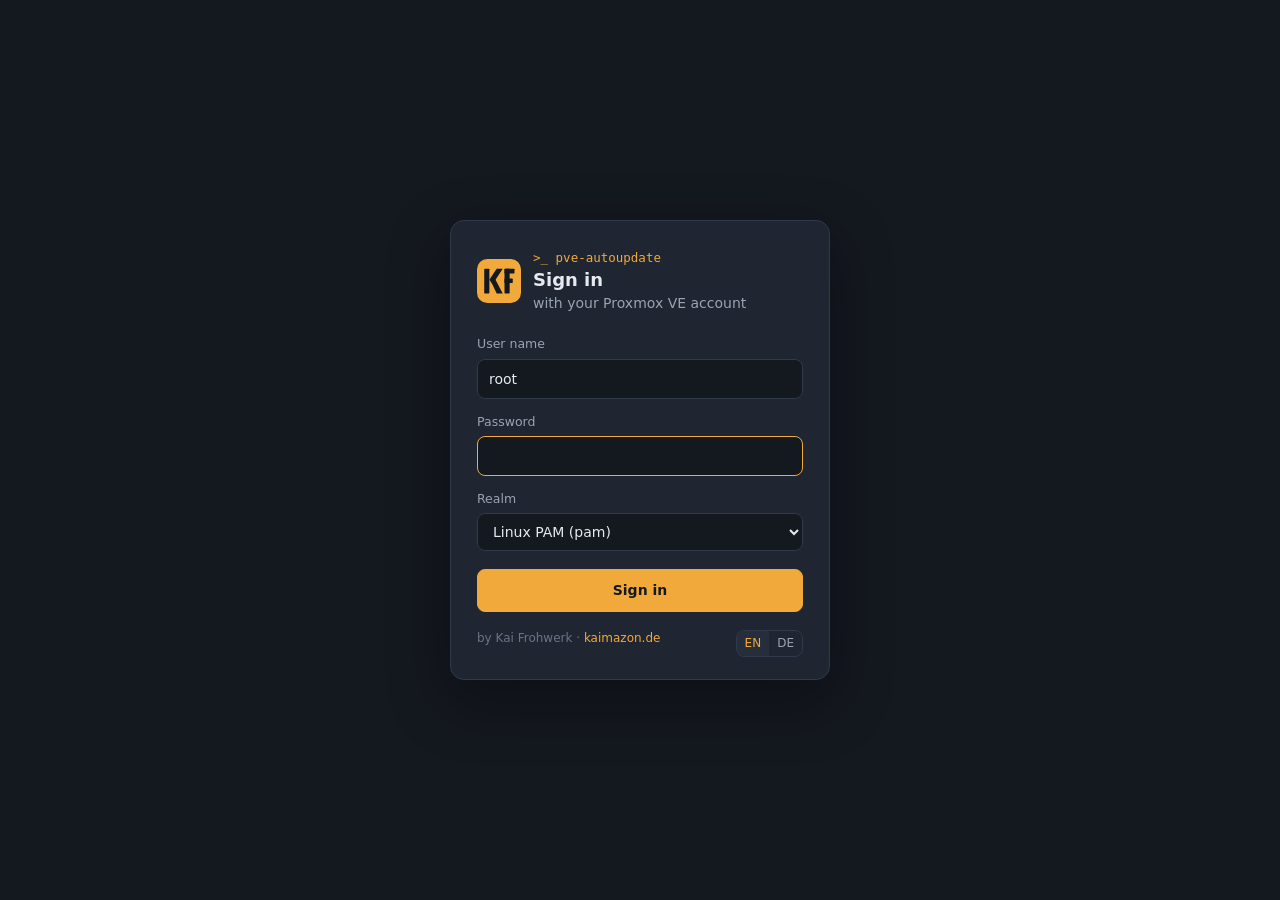
==== ui/static/index.html @ 267a9b35 "Web UI (draft): server and frontend for the control container Python standard library only. Login vi" ====
<!doctype html>
<html lang="en">
<head>
<meta charset="utf-8">
<meta name="viewport" content="width=device-width, initial-scale=1">
<meta name="color-scheme" content="dark">
<title>pve-autoupdate</title>
<link rel="icon" href="logo.svg" type="image/svg+xml">
<link rel="stylesheet" href="app.css">
</head>
<body>
<div id="app"><div class="boot"><span class="spin"></span></div></div>
<div id="modal" class="modal hidden"></div>
<script src="app.js"></script>
</body>
</html>
---- ui/static/app.css ----
/* pve-autoupdate web UI - kaimazon.de look: amber on ink */
:root {
  --ink: #14181F;
  --surface: #1F2531;
  --surface-2: #262D3B;
  --line: #313A4B;
  --text: #E6E9EF;
  --muted: #9AA3B2;
  --faint: #6B7487;
  --amber: #F2A93B;
  --amber-d: #C9861F;
  --ok: #3FB37F;
  --warn: #E0B341;
  --fail: #E5534B;
  --rb: #E8833A;
  --info: #6CA6E0;
  --mono: ui-monospace, "JetBrains Mono", "SFMono-Regular", "DejaVu Sans Mono", Menlo, Consolas, monospace;
  --sans: system-ui, -apple-system, "Segoe UI", Roboto, "Helvetica Neue", Arial, sans-serif;
  --r: 10px;
}
* { box-sizing: border-box; }
html, body { margin: 0; background: var(--ink); color: var(--text); font: 14px/1.45 var(--sans); }
a { color: var(--amber); text-decoration: none; }
a:hover { text-decoration: underline; }
button, input, select { font: inherit; color: inherit; }
.hidden { display: none !important; }
.mono { font-family: var(--mono); }
.muted { color: var(--muted); }
.faint { color: var(--faint); }
.boot { display: grid; place-items: center; height: 100vh; }

/* ---------- buttons */
.btn { display: inline-flex; align-items: center; gap: 6px; border: 1px solid var(--line); background: var(--surface-2);
  padding: 6px 12px; border-radius: 8px; cursor: pointer; white-space: nowrap; transition: border-color .15s, background .15s; }
.btn:hover:not(:disabled) { border-color: var(--amber); }
.btn:disabled { opacity: .45; cursor: not-allowed; }
.btn.primary { background: var(--amber); border-color: var(--amber); color: var(--ink); font-weight: 600; }
.btn.primary:hover:not(:disabled) { background: #f6b955; }
.btn.danger { border-color: #6a2b28; }
.btn.danger:hover:not(:disabled) { border-color: var(--fail); }
.btn.sm { padding: 3px 9px; font-size: 12.5px; border-radius: 7px; }
.btn.ghost { background: transparent; }
.iconbtn { background: none; border: 0; cursor: pointer; color: var(--muted); padding: 4px 6px; }
.iconbtn:hover { color: var(--amber); }

/* ---------- login */
.login { min-height: 100vh; display: grid; place-items: center; padding: 24px 16px; }
.login .card { width: 100%; max-width: 380px; background: var(--surface); border: 1px solid var(--line); border-radius: 14px;
  padding: 28px 26px 22px; box-shadow: 0 20px 60px rgba(0,0,0,.35); }
.login .brand { display: flex; align-items: center; gap: 12px; margin-bottom: 22px; }
.login .brand img { width: 44px; height: 44px; }
.login h1 { font-size: 18px; margin: 0; }
.login .kicker { font-family: var(--mono); color: var(--amber); font-size: 12.5px; }
.field { display: block; margin-bottom: 14px; }
.field span { display: block; font-size: 12.5px; color: var(--muted); margin-bottom: 5px; }
.field input, .field select { width: 100%; background: var(--ink); border: 1px solid var(--line); border-radius: 8px; padding: 9px 11px; }
.field input:focus, .field select:focus { outline: none; border-color: var(--amber); }
.login .btn.primary { width: 100%; justify-content: center; padding: 10px; margin-top: 4px; }
.login .err { background: rgba(229,83,75,.12); border: 1px solid rgba(229,83,75,.4); color: #f3a29c; padding: 8px 11px;
  border-radius: 8px; margin-bottom: 14px; font-size: 13px; }
.login .foot { margin-top: 18px; font-size: 12px; color: var(--faint); display: flex; justify-content: space-between; }

/* ---------- layout */
.top { position: sticky; top: 0; z-index: 5; background: rgba(20,24,31,.92); backdrop-filter: blur(8px);
  border-bottom: 1px solid var(--line); }
.top .in { max-width: 1280px; margin: 0 auto; padding: 10px 20px; display: flex; align-items: center; gap: 18px; }
.logo { display: flex; align-items: center; gap: 10px; }
.logo img { width: 30px; height: 30px; }
.logo b { font-family: var(--mono); font-size: 15px; }
.logo b i { color: var(--amber); font-style: normal; }
.logo small { display: block; color: var(--faint); font-size: 11.5px; line-height: 1.1; }
.tabs { display: flex; gap: 4px; margin-left: 12px; }
.tab { background: none; border: 0; padding: 7px 12px; border-radius: 8px; color: var(--muted); cursor: pointer; }
.tab:hover { color: var(--text); }
.tab.on { color: var(--ink); background: var(--amber); font-weight: 600; }
.top .right { margin-left: auto; display: flex; align-items: center; gap: 10px; }
.chip { font-size: 12.5px; padding: 4px 10px; border-radius: 99px; border: 1px solid var(--line); color: var(--muted); }
.chip b { color: var(--text); font-weight: 600; }
.lang { display: flex; border: 1px solid var(--line); border-radius: 8px; overflow: hidden; }
.lang button { background: none; border: 0; padding: 4px 8px; font-size: 12px; cursor: pointer; color: var(--muted); }
.lang button.on { background: var(--surface-2); color: var(--amber); }
main { max-width: 1280px; margin: 0 auto; padding: 22px 20px 40px; }
h2 { font-size: 15px; margin: 28px 0 12px; display: flex; align-items: center; gap: 10px; }
h2 .count { font-weight: 400; color: var(--faint); font-size: 13px; }
h2 .actions { margin-left: auto; display: flex; gap: 8px; }
.banner { border: 1px solid var(--line); background: var(--surface); border-radius: var(--r); padding: 10px 14px; margin-bottom: 14px; }
.banner.err { border-color: rgba(229,83,75,.5); color: #f3a29c; }
.banner.ro { border-color: rgba(108,166,224,.4); color: #b8d3ee; }

/* ---------- stats */
.stats { display: grid; grid-template-columns: repeat(4, minmax(0, 1fr)); gap: 12px; }
.stat { background: var(--surface); border: 1px solid var(--line); border-radius: var(--r); padding: 13px 15px; min-width: 0; }
.stat .k { font-family: var(--mono); font-size: 11.5px; color: var(--amber); text-transform: uppercase; letter-spacing: .04em; }
.stat .v { font-size: 15px; font-weight: 600; margin-top: 5px; overflow: hidden; text-overflow: ellipsis; white-space: nowrap; }
.stat .s { font-size: 12.5px; color: var(--muted); margin-top: 2px; overflow: hidden; text-overflow: ellipsis; white-space: nowrap; }

/* ---------- badges */
.badge { display: inline-block; font-size: 11.5px; font-weight: 700; letter-spacing: .03em; padding: 2px 8px; border-radius: 6px;
  border: 1px solid transparent; white-space: nowrap; }
.b-OK { color: var(--ok); border-color: rgba(63,179,127,.45); background: rgba(63,179,127,.1); }
.b-WARN { color: var(--warn); border-color: rgba(224,179,65,.45); background: rgba(224,179,65,.1); }
.b-FAIL { color: var(--fail); border-color: rgba(229,83,75,.5); background: rgba(229,83,75,.1); }
.b-ROLLBACK { color: var(--rb); border-color: rgba(232,131,58,.5); background: rgba(232,131,58,.1); }
.b-SKIP { color: var(--muted); border-color: var(--line); }
.b-TEST, .b-RUN { color: var(--info); border-color: rgba(108,166,224,.45); background: rgba(108,166,224,.1); }
.dot { display: inline-block; width: 8px; height: 8px; border-radius: 50%; background: var(--faint); margin-right: 6px; vertical-align: 1px; }
.dot.on { background: var(--ok); box-shadow: 0 0 0 3px rgba(63,179,127,.15); }
.dot.off { background: var(--fail); }
.tag { font-size: 11px; padding: 1px 6px; border-radius: 5px; background: var(--surface-2); color: var(--muted); font-family: var(--mono); }
.tag.win { color: #8cc4ff; }
.auto { color: var(--amber); font-weight: 700; }

/* ---------- nodes */
.nodes { display: grid; grid-template-columns: repeat(auto-fill, minmax(290px, 1fr)); gap: 12px; }
.node { background: var(--surface); border: 1px solid var(--line); border-radius: var(--r); padding: 14px 15px; }
.node .hd { display: flex; align-items: center; gap: 8px; }
.node .hd b { font-size: 15px; }
.node .hd .ip { margin-left: auto; font-family: var(--mono); font-size: 12px; color: var(--faint); }
.node .ln { font-size: 12.5px; color: var(--muted); margin-top: 7px; display: flex; gap: 8px; align-items: baseline; }
.node .ln .badge { flex: none; }
.node .ln span { overflow: hidden; text-overflow: ellipsis; white-space: nowrap; }
.node .bt { display: flex; gap: 6px; margin-top: 12px; flex-wrap: wrap; }

/* ---------- guests table */
.toolbar { display: flex; gap: 8px; align-items: center; flex-wrap: wrap; margin-bottom: 10px; }
.toolbar input[type=search] { background: var(--surface); border: 1px solid var(--line); border-radius: 8px; padding: 6px 10px; width: 220px; }
.toolbar input[type=search]:focus { outline: none; border-color: var(--amber); }
.seg { display: flex; border: 1px solid var(--line); border-radius: 8px; overflow: hidden; }
.seg button { background: none; border: 0; padding: 5px 11px; cursor: pointer; color: var(--muted); font-size: 13px; }
.seg button.on { background: var(--surface-2); color: var(--text); }
.toolbar .sel { margin-left: auto; display: flex; gap: 8px; align-items: center; font-size: 13px; color: var(--muted); }
.tbl { width: 100%; border-collapse: separate; border-spacing: 0; background: var(--surface); border: 1px solid var(--line);
  border-radius: var(--r); overflow: hidden; }
.tbl th { text-align: left; font-weight: 600; font-size: 12px; color: var(--muted); padding: 9px 10px; background: var(--surface-2);
  border-bottom: 1px solid var(--line); white-space: nowrap; }
.tbl td { padding: 9px 10px; border-bottom: 1px solid #283041; vertical-align: middle; }
.tbl tr:last-child td { border-bottom: 0; }
.tbl tbody tr:hover td { background: rgba(255,255,255,.02); }
.tbl tr.picked td { background: rgba(242,169,59,.06); }
.tbl .id { font-family: var(--mono); color: var(--muted); }
.tbl .nm b { font-weight: 600; }
.tbl .res { max-width: 300px; }
.tbl .res div { display: flex; gap: 7px; align-items: baseline; }
.tbl .res span { overflow: hidden; text-overflow: ellipsis; white-space: nowrap; font-size: 12.5px; }
.tbl .res small { color: var(--faint); font-size: 11.5px; white-space: nowrap; }
.tbl .act { text-align: right; white-space: nowrap; }
.tbl .act .btn { margin-left: 4px; }
.tbl.click tbody tr { cursor: pointer; }
input[type=checkbox] { accent-color: var(--amber); width: 15px; height: 15px; cursor: pointer; }
.empty { padding: 26px; text-align: center; color: var(--faint); }

/* ---------- live run */
.run { background: var(--surface); border: 1px solid var(--amber-d); border-radius: var(--r); margin-top: 16px; overflow: hidden; }
.run.done-ok { border-color: rgba(63,179,127,.55); }
.run.done-bad { border-color: rgba(229,83,75,.55); }
.run .hd { display: flex; align-items: center; gap: 10px; padding: 11px 15px; border-bottom: 1px solid var(--line); background: var(--surface-2); }
.run .hd b { font-size: 14px; }
.run .hd .x { margin-left: auto; }
.run .body { display: grid; grid-template-columns: minmax(0, 1fr) minmax(0, 1fr); }
.run .results { padding: 8px 0; border-right: 1px solid var(--line); max-height: 330px; overflow: auto; }
.run .r { display: flex; gap: 9px; align-items: baseline; padding: 5px 15px; font-size: 13px; }
.run .r .who { white-space: nowrap; font-weight: 600; }
.run .r .sum { color: var(--muted); overflow: hidden; text-overflow: ellipsis; white-space: nowrap; }
.run .lines { font-family: var(--mono); font-size: 12px; padding: 10px 15px; max-height: 330px; overflow: auto; color: #c3c9d4; background: #171b23; }
.run .lines div { white-space: pre-wrap; word-break: break-word; }
.run .lines .t { color: var(--faint); }
.spin { display: inline-block; width: 14px; height: 14px; border: 2px solid rgba(242,169,59,.25); border-top-color: var(--amber);
  border-radius: 50%; animation: sp .8s linear infinite; flex: none; }
@keyframes sp { to { transform: rotate(360deg); } }

/* ---------- history / detail */
.detail .back { margin-bottom: 14px; }
.kv { display: flex; gap: 18px; flex-wrap: wrap; color: var(--muted); font-size: 13px; margin: 6px 0 14px; }
.kv b { color: var(--text); font-weight: 600; }
pre.log { background: #171b23; border: 1px solid var(--line); border-radius: var(--r); padding: 12px 14px; font: 12px/1.5 var(--mono);
  color: #c3c9d4; overflow: auto; max-height: 70vh; white-space: pre-wrap; word-break: break-word; margin: 0; }

/* ---------- modal */
.modal { position: fixed; inset: 0; background: rgba(8,10,14,.66); display: grid; place-items: center; z-index: 20; padding: 16px; }
.modal .box { background: var(--surface); border: 1px solid var(--line); border-radius: 14px; width: 100%; max-width: 470px; padding: 20px 22px;
  box-shadow: 0 20px 60px rgba(0,0,0,.5); }
.modal h3 { margin: 0 0 8px; font-size: 16px; }
.modal p { color: var(--muted); margin: 0 0 12px; }
.modal ul { margin: 0 0 12px; padding-left: 18px; color: var(--text); max-height: 160px; overflow: auto; }
.modal label.opt { display: flex; gap: 9px; align-items: flex-start; margin: 8px 0; cursor: pointer; }
.modal .warnbox { border: 1px solid rgba(224,179,65,.45); background: rgba(224,179,65,.08); color: #ecd28f; border-radius: 8px; padding: 8px 11px; margin: 10px 0; font-size: 13px; }
.modal .bt { display: flex; justify-content: flex-end; gap: 8px; margin-top: 16px; }

/* ---------- footer */
footer { max-width: 1280px; margin: 0 auto; padding: 18px 20px 30px; color: var(--faint); font-size: 12.5px; display: flex; gap: 14px; flex-wrap: wrap;
  border-top: 1px solid var(--line); }
footer .heart { color: var(--amber); }

/* ---------- small screens */
@media (max-width: 980px) {
  .stats { grid-template-columns: repeat(2, minmax(0, 1fr)); }
  .run .body { grid-template-columns: 1fr; }
  .run .results { border-right: 0; border-bottom: 1px solid var(--line); }
  .tbl .hide-m { display: none; }
}
@media (max-width: 640px) {
  .top .in { flex-wrap: wrap; padding: 10px 16px; gap: 10px; }
  .tabs { margin-left: 0; order: 3; width: 100%; }
  .chip.user { display: none; }
  main { padding: 16px 16px 30px; }
  .stats { grid-template-columns: 1fr; }
  .toolbar input[type=search] { width: 100%; }
  .toolbar .sel { margin-left: 0; }
  .tbl .hide-s { display: none; }
  footer { padding: 16px; }
}
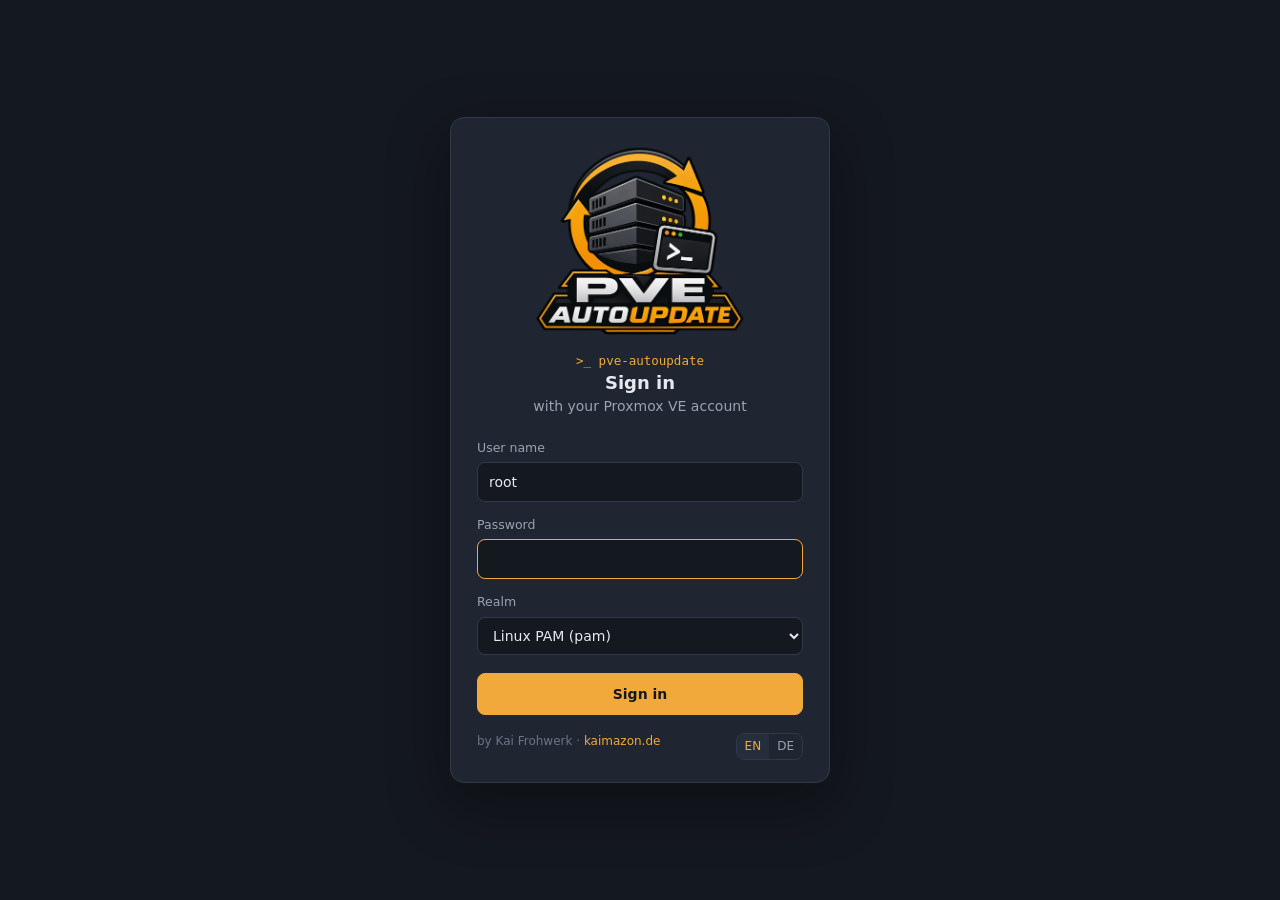
==== commit 963487de: "Web-UI: neues Logo und Programm-Updates (Banner, Einstellungen, Update-Button) - Logo: Kais Logo (PV" ====
--- a/ui/static/index.html
+++ b/ui/static/index.html
@@ -5,7 +5,7 @@
 <meta name="viewport" content="width=device-width, initial-scale=1">
 <meta name="color-scheme" content="dark">
 <title>pve-autoupdate</title>
-<link rel="icon" href="logo.svg" type="image/svg+xml">
+<link rel="icon" href="emblem.svg" type="image/svg+xml">
 <link rel="stylesheet" href="app.css">
 </head>
 <body>
--- a/ui/static/app.css
+++ b/ui/static/app.css
@@ -117,7 +117,7 @@
 .node .hd b { font-size: 15px; }
 .node .hd .ip { margin-left: auto; font-family: var(--mono); font-size: 12px; color: var(--faint); }
 .node .ln { font-size: 12.5px; color: var(--muted); margin-top: 7px; display: flex; gap: 8px; align-items: baseline; }
-.node .ln .badge { flex: none; }
+.node .ln .badge, .node .ln .muted { flex: none; overflow: visible; }
 .node .ln span { overflow: hidden; text-overflow: ellipsis; white-space: nowrap; }
 .node .bt { display: flex; gap: 6px; margin-top: 12px; flex-wrap: wrap; }
 
@@ -142,10 +142,13 @@
 .tbl .res { max-width: 300px; }
 .tbl .res div { display: flex; gap: 7px; align-items: baseline; }
 .tbl .res span { overflow: hidden; text-overflow: ellipsis; white-space: nowrap; font-size: 12.5px; }
+.tbl .res .badge { flex: none; overflow: visible; font-size: 11.5px; }
+.tbl .nm, .tbl .nw { white-space: nowrap; }
 .tbl .res small { color: var(--faint); font-size: 11.5px; white-space: nowrap; }
 .tbl .act { text-align: right; white-space: nowrap; }
 .tbl .act .btn { margin-left: 4px; }
 .tbl.click tbody tr { cursor: pointer; }
+.tblwrap { overflow-x: auto; }
 input[type=checkbox] { accent-color: var(--amber); width: 15px; height: 15px; cursor: pointer; }
 .empty { padding: 26px; text-align: center; color: var(--faint); }
 
@@ -207,5 +210,41 @@
   .toolbar input[type=search] { width: 100%; }
   .toolbar .sel { margin-left: 0; }
   .tbl .hide-s { display: none; }
+  .tbl td, .tbl th { padding: 8px 6px; }
+  .tbl .nm { white-space: normal; }
+  .tbl .res { max-width: 92px; }
+  .tbl .res small { display: none; }
+  .tbl .act .btn { display: block; width: 100%; margin: 0 0 4px; padding: 5px 8px; font-size: 12px; }
   footer { padding: 16px; }
 }
+
+/* settings */
+.banner.info { border-color: rgba(242,169,59,.45); color: #f3d9a4; display: flex; align-items: center; justify-content: space-between; gap: 12px; flex-wrap: wrap; }
+.setcard { background: var(--surface); border: 1px solid var(--line); border-radius: var(--r); padding: 18px 20px; max-width: 680px; }
+.setcard p { margin: 0 0 16px; }
+.setgrid { display: grid; grid-template-columns: 1fr 1fr; gap: 0 14px; }
+@media (max-width: 560px) { .setgrid { grid-template-columns: 1fr; } }
+.setbt { display: flex; gap: 10px; flex-wrap: wrap; margin-top: 6px; }
+.setmsg { border-radius: 8px; padding: 9px 12px; margin: 4px 0 12px; font-size: 13px; }
+.setmsg.ok { background: rgba(63,179,127,.12); border: 1px solid rgba(63,179,127,.4); color: #a8e2c8; }
+.setmsg.bad { background: rgba(229,83,75,.12); border: 1px solid rgba(229,83,75,.4); color: #f3a29c; }
+.setmsg pre.log { margin: 8px 0 0; max-height: 160px; overflow: auto; }
+.field input:disabled, .field select:disabled { opacity: .55; cursor: not-allowed; }
+/* logo */
+.logo img { width: auto; height: 34px; }
+.login .biglogo { display: block; width: 210px; max-width: 72%; margin: 0 auto 16px; }
+.login .brand { justify-content: center; text-align: center; }
+
+/* program updates */
+.banner.upd { border-color: rgba(242,169,59,.6); background: rgba(242,169,59,.08); display: flex; align-items: flex-start; justify-content: space-between; gap: 12px; flex-wrap: wrap; }
+.banner.upd .txt { min-width: 0; }
+.banner.upd details { margin-top: 6px; color: var(--muted); }
+.banner.upd summary { cursor: pointer; color: var(--amber); }
+.banner.upd ul { margin: 6px 0 0; padding-left: 18px; }
+.kvs { display: grid; grid-template-columns: repeat(3, 1fr); gap: 10px; margin-bottom: 10px; }
+.kvs span { display: block; font-size: 12px; color: var(--muted); }
+@media (max-width: 560px) { .kvs { grid-template-columns: 1fr; } }
+.setcard .updstate { margin: 6px 0 12px; }
+.updstate .warn { color: #ecd28f; }
+.amber { color: var(--amber); }
+.setcard .small { font-size: 12px; margin: 12px 0 0; }
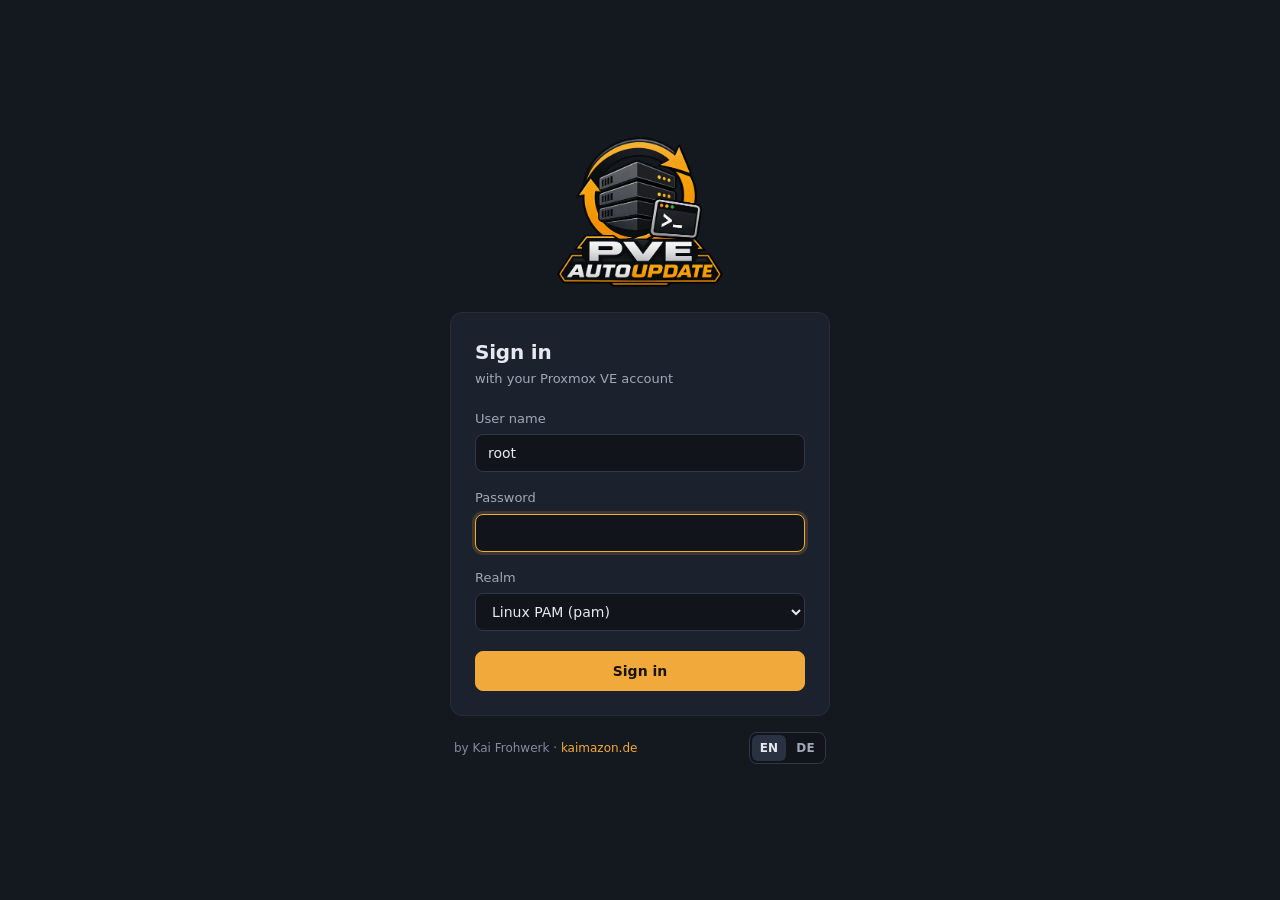
==== commit 669b5ba5: "Web-UI überarbeitet: sauberes Stylesheet, Icons, Toasts, Mobil-Layout - app.css neu aufgebaut mit To" ====
--- a/ui/static/index.html
+++ b/ui/static/index.html
@@ -4,13 +4,16 @@
 <meta charset="utf-8">
 <meta name="viewport" content="width=device-width, initial-scale=1">
 <meta name="color-scheme" content="dark">
+<meta name="theme-color" content="#14181F">
+<meta name="description" content="Automatic updates for Proxmox VE containers, VMs and nodes">
 <title>pve-autoupdate</title>
 <link rel="icon" href="emblem.svg" type="image/svg+xml">
 <link rel="stylesheet" href="app.css">
 </head>
 <body>
-<div id="app"><div class="boot"><span class="spin"></span></div></div>
+<div id="app"><div class="boot"><span class="spin" role="status" aria-label="Loading"></span></div></div>
 <div id="modal" class="modal hidden"></div>
+<div id="toasts" class="toasts" aria-live="polite"></div>
 <script src="app.js"></script>
 </body>
 </html>
--- a/ui/static/app.css
+++ b/ui/static/app.css
@@ -1,250 +1,449 @@
 /* pve-autoupdate web UI - kaimazon.de look: amber on ink */
+
+/* ================================================================ tokens */
 :root {
+  color-scheme: dark;
+
   --ink: #14181F;
-  --surface: #1F2531;
-  --surface-2: #262D3B;
-  --line: #313A4B;
+  --surface: #1C222D;
+  --surface-2: #232A37;
+  --surface-3: #2A3242;
+  --well: #11151B;
+  --line: #2F3848;
+  --line-soft: #262E3C;
+
   --text: #E6E9EF;
-  --muted: #9AA3B2;
-  --faint: #6B7487;
+  --muted: #A0A8B7;
+  --faint: #838CA0;
+
   --amber: #F2A93B;
-  --amber-d: #C9861F;
-  --ok: #3FB37F;
-  --warn: #E0B341;
-  --fail: #E5534B;
-  --rb: #E8833A;
-  --info: #6CA6E0;
+  --amber-hi: #F7BA5A;
+  --amber-ink: #1A1408;
+  --amber-tint: rgba(242, 169, 59, .1);
+
+  --ok: #4CBB8A;
+  --warn: #E2B84B;
+  --fail: #EE6A62;
+  --rb: #EC8F4A;
+  --info: #7DB2E6;
+
+  --sans: system-ui, -apple-system, "Segoe UI", Roboto, "Helvetica Neue", Arial, sans-serif;
   --mono: ui-monospace, "JetBrains Mono", "SFMono-Regular", "DejaVu Sans Mono", Menlo, Consolas, monospace;
-  --sans: system-ui, -apple-system, "Segoe UI", Roboto, "Helvetica Neue", Arial, sans-serif;
-  --r: 10px;
-}
-* { box-sizing: border-box; }
-html, body { margin: 0; background: var(--ink); color: var(--text); font: 14px/1.45 var(--sans); }
-a { color: var(--amber); text-decoration: none; }
+
+  --fs-xs: 12px;
+  --fs-sm: 13px;
+  --fs-md: 14px;
+  --fs-lg: 16px;
+  --fs-xl: 20px;
+
+  --s1: 4px;
+  --s2: 8px;
+  --s3: 12px;
+  --s4: 16px;
+  --s5: 20px;
+  --s6: 24px;
+  --s8: 32px;
+  --s10: 40px;
+
+  --r-sm: 6px;
+  --r: 8px;
+  --r-lg: 12px;
+
+  --z-header: 10;
+  --z-modal: 30;
+  --z-toast: 40;
+
+  --ease-out: cubic-bezier(0.23, 1, 0.32, 1);
+  --ease-in-out: cubic-bezier(0.77, 0, 0.175, 1);
+
+  --shadow-pop: 0 1px 2px rgba(5, 7, 10, .4), 0 16px 40px -8px rgba(5, 7, 10, .55);
+  --focus: 0 0 0 2px var(--ink), 0 0 0 4px rgba(242, 169, 59, .75);
+
+  --page: 1240px;
+}
+
+/* ================================================================ base */
+*, *::before, *::after { box-sizing: border-box; }
+html { -webkit-text-size-adjust: 100%; scrollbar-color: var(--surface-3) var(--ink); }
+body {
+  margin: 0; min-height: 100dvh; background: var(--ink); color: var(--text);
+  font: var(--fs-md)/1.5 var(--sans); font-variant-numeric: tabular-nums;
+  -webkit-font-smoothing: antialiased; caret-color: var(--amber);
+}
+::selection { background: rgba(242, 169, 59, .32); color: #fff; }
+::-webkit-scrollbar { width: 10px; height: 10px; }
+::-webkit-scrollbar-track { background: transparent; }
+::-webkit-scrollbar-thumb { background: var(--surface-3); border-radius: 10px; border: 2px solid var(--ink); }
+a { color: var(--amber); text-decoration: none; text-underline-offset: 3px; }
 a:hover { text-decoration: underline; }
 button, input, select { font: inherit; color: inherit; }
+h1, h2, h3 { text-wrap: balance; }
+:focus-visible { outline: none; box-shadow: var(--focus); border-radius: var(--r-sm); }
 .hidden { display: none !important; }
-.mono { font-family: var(--mono); }
+.mono { font-family: var(--mono); font-size: .93em; }
 .muted { color: var(--muted); }
 .faint { color: var(--faint); }
-.boot { display: grid; place-items: center; height: 100vh; }
-
-/* ---------- buttons */
-.btn { display: inline-flex; align-items: center; gap: 6px; border: 1px solid var(--line); background: var(--surface-2);
-  padding: 6px 12px; border-radius: 8px; cursor: pointer; white-space: nowrap; transition: border-color .15s, background .15s; }
-.btn:hover:not(:disabled) { border-color: var(--amber); }
+.sr { position: absolute; width: 1px; height: 1px; overflow: hidden; clip-path: inset(50%); white-space: nowrap; }
+.boot { display: grid; place-items: center; min-height: 100dvh; }
+.ic { width: 16px; height: 16px; flex: none; fill: none; stroke: currentColor; stroke-width: 1.75;
+  stroke-linecap: round; stroke-linejoin: round; }
+
+/* ================================================================ buttons */
+.btn {
+  display: inline-flex; align-items: center; justify-content: center; gap: var(--s2);
+  height: 34px; padding: 0 var(--s3); border: 1px solid var(--line); border-radius: var(--r);
+  background: var(--surface-2); color: var(--text); font-weight: 500; white-space: nowrap; cursor: pointer;
+  transition: background-color 150ms ease, border-color 150ms ease, color 150ms ease, transform 160ms var(--ease-out);
+}
+.btn:active:not(:disabled) { transform: scale(0.97); }
 .btn:disabled { opacity: .45; cursor: not-allowed; }
-.btn.primary { background: var(--amber); border-color: var(--amber); color: var(--ink); font-weight: 600; }
-.btn.primary:hover:not(:disabled) { background: #f6b955; }
-.btn.danger { border-color: #6a2b28; }
-.btn.danger:hover:not(:disabled) { border-color: var(--fail); }
-.btn.sm { padding: 3px 9px; font-size: 12.5px; border-radius: 7px; }
-.btn.ghost { background: transparent; }
-.iconbtn { background: none; border: 0; cursor: pointer; color: var(--muted); padding: 4px 6px; }
-.iconbtn:hover { color: var(--amber); }
-
-/* ---------- login */
-.login { min-height: 100vh; display: grid; place-items: center; padding: 24px 16px; }
-.login .card { width: 100%; max-width: 380px; background: var(--surface); border: 1px solid var(--line); border-radius: 14px;
-  padding: 28px 26px 22px; box-shadow: 0 20px 60px rgba(0,0,0,.35); }
-.login .brand { display: flex; align-items: center; gap: 12px; margin-bottom: 22px; }
-.login .brand img { width: 44px; height: 44px; }
-.login h1 { font-size: 18px; margin: 0; }
-.login .kicker { font-family: var(--mono); color: var(--amber); font-size: 12.5px; }
-.field { display: block; margin-bottom: 14px; }
-.field span { display: block; font-size: 12.5px; color: var(--muted); margin-bottom: 5px; }
-.field input, .field select { width: 100%; background: var(--ink); border: 1px solid var(--line); border-radius: 8px; padding: 9px 11px; }
-.field input:focus, .field select:focus { outline: none; border-color: var(--amber); }
-.login .btn.primary { width: 100%; justify-content: center; padding: 10px; margin-top: 4px; }
-.login .err { background: rgba(229,83,75,.12); border: 1px solid rgba(229,83,75,.4); color: #f3a29c; padding: 8px 11px;
-  border-radius: 8px; margin-bottom: 14px; font-size: 13px; }
-.login .foot { margin-top: 18px; font-size: 12px; color: var(--faint); display: flex; justify-content: space-between; }
-
-/* ---------- layout */
-.top { position: sticky; top: 0; z-index: 5; background: rgba(20,24,31,.92); backdrop-filter: blur(8px);
-  border-bottom: 1px solid var(--line); }
-.top .in { max-width: 1280px; margin: 0 auto; padding: 10px 20px; display: flex; align-items: center; gap: 18px; }
-.logo { display: flex; align-items: center; gap: 10px; }
-.logo img { width: 30px; height: 30px; }
-.logo b { font-family: var(--mono); font-size: 15px; }
-.logo b i { color: var(--amber); font-style: normal; }
-.logo small { display: block; color: var(--faint); font-size: 11.5px; line-height: 1.1; }
-.tabs { display: flex; gap: 4px; margin-left: 12px; }
-.tab { background: none; border: 0; padding: 7px 12px; border-radius: 8px; color: var(--muted); cursor: pointer; }
-.tab:hover { color: var(--text); }
-.tab.on { color: var(--ink); background: var(--amber); font-weight: 600; }
-.top .right { margin-left: auto; display: flex; align-items: center; gap: 10px; }
-.chip { font-size: 12.5px; padding: 4px 10px; border-radius: 99px; border: 1px solid var(--line); color: var(--muted); }
-.chip b { color: var(--text); font-weight: 600; }
-.lang { display: flex; border: 1px solid var(--line); border-radius: 8px; overflow: hidden; }
-.lang button { background: none; border: 0; padding: 4px 8px; font-size: 12px; cursor: pointer; color: var(--muted); }
-.lang button.on { background: var(--surface-2); color: var(--amber); }
-main { max-width: 1280px; margin: 0 auto; padding: 22px 20px 40px; }
-h2 { font-size: 15px; margin: 28px 0 12px; display: flex; align-items: center; gap: 10px; }
-h2 .count { font-weight: 400; color: var(--faint); font-size: 13px; }
-h2 .actions { margin-left: auto; display: flex; gap: 8px; }
-.banner { border: 1px solid var(--line); background: var(--surface); border-radius: var(--r); padding: 10px 14px; margin-bottom: 14px; }
-.banner.err { border-color: rgba(229,83,75,.5); color: #f3a29c; }
-.banner.ro { border-color: rgba(108,166,224,.4); color: #b8d3ee; }
-
-/* ---------- stats */
-.stats { display: grid; grid-template-columns: repeat(4, minmax(0, 1fr)); gap: 12px; }
-.stat { background: var(--surface); border: 1px solid var(--line); border-radius: var(--r); padding: 13px 15px; min-width: 0; }
-.stat .k { font-family: var(--mono); font-size: 11.5px; color: var(--amber); text-transform: uppercase; letter-spacing: .04em; }
-.stat .v { font-size: 15px; font-weight: 600; margin-top: 5px; overflow: hidden; text-overflow: ellipsis; white-space: nowrap; }
-.stat .s { font-size: 12.5px; color: var(--muted); margin-top: 2px; overflow: hidden; text-overflow: ellipsis; white-space: nowrap; }
-
-/* ---------- badges */
-.badge { display: inline-block; font-size: 11.5px; font-weight: 700; letter-spacing: .03em; padding: 2px 8px; border-radius: 6px;
-  border: 1px solid transparent; white-space: nowrap; }
-.b-OK { color: var(--ok); border-color: rgba(63,179,127,.45); background: rgba(63,179,127,.1); }
-.b-WARN { color: var(--warn); border-color: rgba(224,179,65,.45); background: rgba(224,179,65,.1); }
-.b-FAIL { color: var(--fail); border-color: rgba(229,83,75,.5); background: rgba(229,83,75,.1); }
-.b-ROLLBACK { color: var(--rb); border-color: rgba(232,131,58,.5); background: rgba(232,131,58,.1); }
-.b-SKIP { color: var(--muted); border-color: var(--line); }
-.b-TEST, .b-RUN { color: var(--info); border-color: rgba(108,166,224,.45); background: rgba(108,166,224,.1); }
-.dot { display: inline-block; width: 8px; height: 8px; border-radius: 50%; background: var(--faint); margin-right: 6px; vertical-align: 1px; }
-.dot.on { background: var(--ok); box-shadow: 0 0 0 3px rgba(63,179,127,.15); }
-.dot.off { background: var(--fail); }
-.tag { font-size: 11px; padding: 1px 6px; border-radius: 5px; background: var(--surface-2); color: var(--muted); font-family: var(--mono); }
-.tag.win { color: #8cc4ff; }
-.auto { color: var(--amber); font-weight: 700; }
+.btn.primary { background: var(--amber); border-color: var(--amber); color: var(--amber-ink); font-weight: 600; }
+.btn.ghost { background: transparent; border-color: transparent; color: var(--muted); }
+.btn.danger { color: #F5A39D; }
+.btn.sm { height: 28px; padding: 0 10px; font-size: var(--fs-sm); border-radius: var(--r-sm); }
+.btn.icon { width: 34px; padding: 0; }
+.btn.sm.icon { width: 28px; }
+@media (hover: hover) and (pointer: fine) {
+  .btn:hover:not(:disabled) { background: var(--surface-3); border-color: #3B4558; }
+  .btn.primary:hover:not(:disabled) { background: var(--amber-hi); border-color: var(--amber-hi); }
+  .btn.ghost:hover:not(:disabled) { background: var(--surface-2); border-color: transparent; color: var(--text); }
+  .btn.danger:hover:not(:disabled) { border-color: rgba(238, 106, 98, .55); }
+}
+
+/* segmented control (filters, language) */
+.seg { display: inline-flex; padding: 2px; gap: 2px; background: var(--well); border: 1px solid var(--line); border-radius: var(--r); }
+.seg button {
+  height: 26px; padding: 0 10px; border: 0; border-radius: var(--r-sm); background: none; color: var(--muted);
+  font-size: var(--fs-sm); cursor: pointer; transition: background-color 150ms ease, color 150ms ease;
+}
+.seg button.on { background: var(--surface-3); color: var(--text); }
+.seg.lang button { padding: 0 8px; font-size: var(--fs-xs); font-weight: 600; letter-spacing: .02em; }
+@media (hover: hover) and (pointer: fine) { .seg button:not(.on):hover { color: var(--text); } }
+
+/* ================================================================ forms */
+.field { display: block; margin-bottom: var(--s4); }
+.field > span { display: block; font-size: var(--fs-sm); color: var(--muted); margin-bottom: 6px; }
+.field input, .field select, .search input {
+  width: 100%; height: 38px; padding: 0 var(--s3); background: var(--well); border: 1px solid var(--line);
+  border-radius: var(--r); transition: border-color 150ms ease, box-shadow 150ms ease;
+}
+.field select { padding-right: var(--s8); }
+.field input::placeholder, .search input::placeholder { color: var(--faint); }
+.field input:focus, .field select:focus, .search input:focus { outline: none; border-color: var(--amber); box-shadow: 0 0 0 3px rgba(242, 169, 59, .16); }
+.field input:disabled, .field select:disabled { opacity: .55; cursor: not-allowed; }
+.field .hint { display: block; margin-top: 6px; font-size: var(--fs-xs); color: var(--faint); }
+input[type=checkbox] { accent-color: var(--amber); width: 16px; height: 16px; margin: 0; cursor: pointer; }
+.grid2 { display: grid; grid-template-columns: 1fr 1fr; gap: 0 var(--s4); }
+
+/* ================================================================ notices */
+.note {
+  display: flex; align-items: center; gap: var(--s3); padding: var(--s3) var(--s4); margin-bottom: var(--s4);
+  border: 1px solid var(--line); border-radius: var(--r); background: var(--surface); font-size: var(--fs-sm);
+}
+.note > .ic { color: var(--muted); }
+.note .txt { flex: 1; min-width: 0; }
+.note .txt b { font-weight: 600; }
+.note .act { display: flex; gap: var(--s2); flex: none; }
+.note.err { border-color: rgba(238, 106, 98, .4); background: rgba(238, 106, 98, .07); color: #F6B7B2; }
+.note.err > .ic { color: var(--fail); }
+.note.ok { border-color: rgba(76, 187, 138, .4); background: rgba(76, 187, 138, .07); color: #B5E4CE; }
+.note.ok > .ic { color: var(--ok); }
+.note.warn { border-color: rgba(226, 184, 75, .4); background: rgba(226, 184, 75, .07); color: #EED596; }
+.note.warn > .ic { color: var(--warn); }
+.note.accent { border-color: rgba(242, 169, 59, .45); background: var(--amber-tint); }
+.note.accent > .ic { color: var(--amber); }
+.note details { margin-top: 6px; color: var(--muted); }
+.note summary { cursor: pointer; color: var(--amber); width: fit-content; }
+.note ul { margin: 6px 0 0; padding-left: 18px; }
+.note pre.log { margin-top: var(--s2); max-height: 160px; }
+
+/* ================================================================ badges, tags, dots */
+.badge {
+  display: inline-flex; align-items: center; height: 20px; padding: 0 7px; border-radius: 5px;
+  font-size: var(--fs-xs); font-weight: 600; white-space: nowrap; background: var(--surface-3); color: var(--muted);
+}
+.b-OK { color: var(--ok); background: rgba(76, 187, 138, .13); }
+.b-WARN { color: var(--warn); background: rgba(226, 184, 75, .13); }
+.b-FAIL { color: var(--fail); background: rgba(238, 106, 98, .14); }
+.b-ROLLBACK { color: var(--rb); background: rgba(236, 143, 74, .14); }
+.b-TEST, .b-RUN { color: var(--info); background: rgba(125, 178, 230, .13); }
+.dot { display: inline-block; width: 7px; height: 7px; border-radius: 50%; background: var(--faint); flex: none; }
+.dot.on { background: var(--ok); box-shadow: 0 0 0 3px rgba(76, 187, 138, .16); }
+.dot.off { background: var(--fail); box-shadow: 0 0 0 3px rgba(238, 106, 98, .16); }
+.dot.wait { background: var(--warn); box-shadow: 0 0 0 3px rgba(226, 184, 75, .16); }
+.tag { display: inline-flex; align-items: center; height: 18px; padding: 0 6px; border-radius: 4px; font-size: 11px;
+  background: var(--surface-3); color: var(--muted); white-space: nowrap; }
+.tag.win { color: #9CC8F5; }
+.yes { color: var(--amber); display: inline-flex; }
+.no { color: var(--faint); }
+
+/* ================================================================ loading */
+.spin { display: inline-block; width: 14px; height: 14px; border: 2px solid rgba(242, 169, 59, .22);
+  border-top-color: var(--amber); border-radius: 50%; animation: spin .7s linear infinite; flex: none; }
+@keyframes spin { to { transform: rotate(360deg); } }
+.sk { display: block; height: 12px; border-radius: 4px; background: linear-gradient(90deg, var(--surface-2) 0, var(--surface-3) 40%, var(--surface-2) 80%);
+  background-size: 300% 100%; animation: shimmer 1.4s ease-in-out infinite; }
+@keyframes shimmer { from { background-position: 100% 0; } to { background-position: 0 0; } }
+.sk-block { display: grid; gap: var(--s3); padding: var(--s5); }
+.sk-block .sk:nth-child(3n+2) { width: 72%; }
+.sk-block .sk:nth-child(3n) { width: 46%; }
+
+/* ================================================================ login */
+.login { min-height: 100dvh; display: grid; place-items: center; padding: var(--s6) var(--s4); }
+.login .card { width: 100%; max-width: 380px; }
+.login .biglogo { display: block; width: 168px; height: auto; margin: 0 auto var(--s6); }
+.login .panel { padding: var(--s6); }
+.login h1 { font-size: var(--fs-xl); font-weight: 600; letter-spacing: -.01em; margin: 0 0 2px; }
+.login .sub { color: var(--muted); margin: 0 0 var(--s5); font-size: var(--fs-sm); }
+.login .btn.primary { width: 100%; height: 40px; margin-top: var(--s1); }
+.login .note { margin-bottom: var(--s4); }
+.login .foot { display: flex; align-items: center; justify-content: space-between; gap: var(--s3);
+  margin-top: var(--s4); padding: 0 var(--s1); font-size: var(--fs-xs); color: var(--faint); }
+
+/* ================================================================ header */
+.top { position: sticky; top: 0; z-index: var(--z-header); background: rgba(20, 24, 31, .88);
+  backdrop-filter: saturate(1.4) blur(10px); border-bottom: 1px solid var(--line-soft); }
+.top .in { max-width: var(--page); margin: 0 auto; padding: 0 var(--s5); height: 56px; display: flex; align-items: center; gap: var(--s6); }
+.brand { display: flex; align-items: center; gap: 10px; color: var(--text); flex: none; }
+.brand img { width: auto; height: 30px; }
+.brand b { font-size: 15px; font-weight: 650; letter-spacing: -.01em; }
+.tabs { display: flex; align-self: stretch; gap: var(--s1); }
+.tab { position: relative; display: flex; align-items: center; padding: 0 10px; border: 0; background: none;
+  color: var(--muted); font-weight: 500; cursor: pointer; transition: color 150ms ease; }
+.tab::after { content: ""; position: absolute; left: 10px; right: 10px; bottom: -1px; height: 2px; border-radius: 2px;
+  background: var(--amber); transform: scaleX(0); transition: transform 200ms var(--ease-out); }
+.tab.on { color: var(--text); }
+.tab.on::after { transform: scaleX(1); }
+.tab:focus-visible { box-shadow: inset var(--focus); }
+@media (hover: hover) and (pointer: fine) { .tab:not(.on):hover { color: var(--text); } }
+.top .right { margin-left: auto; display: flex; align-items: center; gap: var(--s3); min-width: 0; }
+.who { display: flex; flex-direction: column; align-items: flex-end; line-height: 1.25; min-width: 0; }
+.who b { font-size: var(--fs-sm); font-weight: 600; white-space: nowrap; overflow: hidden; text-overflow: ellipsis; max-width: 220px; }
+.who span { font-size: var(--fs-xs); color: var(--faint); white-space: nowrap; display: inline-flex; align-items: center; gap: 4px; }
+.who span .ic { width: 12px; height: 12px; }
+
+/* ================================================================ page */
+#app { min-height: 100dvh; display: flex; flex-direction: column; }
+main { flex: 1 0 auto; width: 100%; max-width: var(--page); margin: 0 auto; padding: var(--s6) var(--s5) var(--s10); }
+.sect { display: flex; align-items: center; gap: var(--s3); margin: var(--s8) 0 var(--s3); min-height: 28px; }
+.sect h2 { font-size: var(--fs-lg); font-weight: 600; letter-spacing: -.005em; margin: 0; }
+.sect .count { color: var(--faint); font-size: var(--fs-sm); }
+.sect .actions { margin-left: auto; display: flex; gap: var(--s2); flex-wrap: wrap; justify-content: flex-end; }
+main > .sect:first-child, main > .note + .sect { margin-top: 0; }
+.panel { background: var(--surface); border: 1px solid var(--line-soft); border-radius: var(--r-lg); }
+.panel.pad { padding: var(--s5) var(--s6); }
+.narrow { max-width: 720px; }
+.lead { color: var(--muted); margin: 0 0 var(--s5); }
+.small { font-size: var(--fs-xs); }
+
+/* ---------- status summary */
+.summary { display: grid; grid-template-columns: minmax(0, 1.3fr) repeat(3, minmax(0, 1fr)); }
+.summary > div { padding: var(--s4) var(--s5); min-width: 0; }
+.summary > div + div { border-left: 1px solid var(--line-soft); }
+.summary dt { font-size: var(--fs-xs); color: var(--faint); margin-bottom: 4px; }
+.summary dd { margin: 0; }
+.summary .v { display: flex; align-items: center; gap: var(--s2); font-weight: 600; white-space: nowrap; overflow: hidden; text-overflow: ellipsis; }
+.summary .s { font-size: var(--fs-sm); color: var(--muted); margin-top: 2px; white-space: nowrap; overflow: hidden; text-overflow: ellipsis; }
+.summary .state .v { font-size: var(--fs-lg); }
 
 /* ---------- nodes */
-.nodes { display: grid; grid-template-columns: repeat(auto-fill, minmax(290px, 1fr)); gap: 12px; }
-.node { background: var(--surface); border: 1px solid var(--line); border-radius: var(--r); padding: 14px 15px; }
-.node .hd { display: flex; align-items: center; gap: 8px; }
-.node .hd b { font-size: 15px; }
-.node .hd .ip { margin-left: auto; font-family: var(--mono); font-size: 12px; color: var(--faint); }
-.node .ln { font-size: 12.5px; color: var(--muted); margin-top: 7px; display: flex; gap: 8px; align-items: baseline; }
-.node .ln .badge, .node .ln .muted { flex: none; overflow: visible; }
-.node .ln span { overflow: hidden; text-overflow: ellipsis; white-space: nowrap; }
-.node .bt { display: flex; gap: 6px; margin-top: 12px; flex-wrap: wrap; }
-
-/* ---------- guests table */
-.toolbar { display: flex; gap: 8px; align-items: center; flex-wrap: wrap; margin-bottom: 10px; }
-.toolbar input[type=search] { background: var(--surface); border: 1px solid var(--line); border-radius: 8px; padding: 6px 10px; width: 220px; }
-.toolbar input[type=search]:focus { outline: none; border-color: var(--amber); }
-.seg { display: flex; border: 1px solid var(--line); border-radius: 8px; overflow: hidden; }
-.seg button { background: none; border: 0; padding: 5px 11px; cursor: pointer; color: var(--muted); font-size: 13px; }
-.seg button.on { background: var(--surface-2); color: var(--text); }
-.toolbar .sel { margin-left: auto; display: flex; gap: 8px; align-items: center; font-size: 13px; color: var(--muted); }
-.tbl { width: 100%; border-collapse: separate; border-spacing: 0; background: var(--surface); border: 1px solid var(--line);
-  border-radius: var(--r); overflow: hidden; }
-.tbl th { text-align: left; font-weight: 600; font-size: 12px; color: var(--muted); padding: 9px 10px; background: var(--surface-2);
-  border-bottom: 1px solid var(--line); white-space: nowrap; }
-.tbl td { padding: 9px 10px; border-bottom: 1px solid #283041; vertical-align: middle; }
-.tbl tr:last-child td { border-bottom: 0; }
-.tbl tbody tr:hover td { background: rgba(255,255,255,.02); }
-.tbl tr.picked td { background: rgba(242,169,59,.06); }
-.tbl .id { font-family: var(--mono); color: var(--muted); }
-.tbl .nm b { font-weight: 600; }
-.tbl .res { max-width: 300px; }
-.tbl .res div { display: flex; gap: 7px; align-items: baseline; }
-.tbl .res span { overflow: hidden; text-overflow: ellipsis; white-space: nowrap; font-size: 12.5px; }
-.tbl .res .badge { flex: none; overflow: visible; font-size: 11.5px; }
-.tbl .nm, .tbl .nw { white-space: nowrap; }
-.tbl .res small { color: var(--faint); font-size: 11.5px; white-space: nowrap; }
-.tbl .act { text-align: right; white-space: nowrap; }
-.tbl .act .btn { margin-left: 4px; }
+.nodes .node { display: grid; grid-template-columns: minmax(150px, 1fr) minmax(0, 1.4fr) minmax(0, 1.4fr) auto;
+  align-items: center; gap: var(--s4); padding: var(--s3) var(--s5); }
+.nodes .node + .node { border-top: 1px solid var(--line-soft); }
+.node .nm { display: flex; align-items: center; gap: 10px; min-width: 0; }
+.node .nm b { font-weight: 600; }
+.node .nm .ip { display: block; font-family: var(--mono); font-size: var(--fs-xs); color: var(--faint); }
+.node .res { min-width: 0; }
+.node .res dt { font-size: var(--fs-xs); color: var(--faint); }
+.node .res dd { margin: 2px 0 0; }
+.node .bt { display: flex; gap: 6px; justify-content: flex-end; }
+
+/* result cell: badge + summary + age */
+.rc { display: flex; align-items: center; gap: var(--s2); min-width: 0; font-size: var(--fs-sm); }
+.rc > span:not(.badge) { overflow: hidden; text-overflow: ellipsis; white-space: nowrap; color: var(--muted); }
+.rc .badge { flex: none; }
+.rc small { flex: none; color: var(--faint); font-size: var(--fs-xs); }
+
+/* ---------- guests */
+.toolbar { display: flex; gap: var(--s2); align-items: center; flex-wrap: wrap; margin-bottom: var(--s3); }
+.search { position: relative; width: 240px; }
+.search .ic { position: absolute; left: 10px; top: 50%; transform: translateY(-50%); color: var(--faint); pointer-events: none; }
+.search input { height: 32px; padding-left: 32px; }
+.selbar { margin-left: auto; display: flex; gap: var(--s2); align-items: center; font-size: var(--fs-sm); color: var(--muted); }
+.tblwrap { overflow-x: auto; }
+.tbl { width: 100%; border-collapse: collapse; }
+.tbl th { text-align: left; font-weight: 500; font-size: var(--fs-xs); color: var(--faint); padding: 10px var(--s3);
+  border-bottom: 1px solid var(--line-soft); white-space: nowrap; }
+.tbl td { padding: 10px var(--s3); border-bottom: 1px solid var(--line-soft); vertical-align: middle; }
+.tbl th:first-child, .tbl td:first-child { padding-left: var(--s5); }
+.tbl th:last-child, .tbl td:last-child { padding-right: var(--s5); }
+.tbl tbody tr:last-child td { border-bottom: 0; }
+.tbl tbody tr { transition: background-color 120ms ease; }
+.tbl tr.picked td { background: rgba(242, 169, 59, .05); }
+.tbl .chk { width: 1%; }
+.tbl .id { font-family: var(--mono); font-size: var(--fs-sm); color: var(--muted); width: 1%; }
+.tbl .nm { white-space: nowrap; }
+.tbl .nm b { font-weight: 600; margin-right: 6px; }
+.tbl .idm { display: none; }
+.tbl .nw { white-space: nowrap; }
+.tbl .st { display: inline-flex; align-items: center; gap: var(--s2); color: var(--muted); font-size: var(--fs-sm); }
+.tbl .res { width: 24%; max-width: 0; }
+.tbl .act { text-align: right; white-space: nowrap; width: 1%; }
+.tbl .act .btn + .btn { margin-left: 6px; }
 .tbl.click tbody tr { cursor: pointer; }
-.tblwrap { overflow-x: auto; }
-input[type=checkbox] { accent-color: var(--amber); width: 15px; height: 15px; cursor: pointer; }
-.empty { padding: 26px; text-align: center; color: var(--faint); }
+.tbl.click tbody tr:focus-visible { box-shadow: inset var(--focus); border-radius: 0; }
+.tbl .two small { display: block; color: var(--faint); font-size: var(--fs-xs); }
+.tbl .subj { display: block; color: var(--muted); font-size: var(--fs-sm); margin-top: 3px; }
+@media (hover: hover) and (pointer: fine) { .tbl tbody tr:hover td { background: rgba(255, 255, 255, .025); } }
+
+/* empty states */
+.empty { padding: var(--s10) var(--s6); text-align: center; color: var(--muted); }
+.empty b { display: block; color: var(--text); font-weight: 600; margin-bottom: 4px; }
+.empty p { margin: 0 auto; max-width: 46ch; font-size: var(--fs-sm); }
+.empty .btn { margin-top: var(--s4); }
 
 /* ---------- live run */
-.run { background: var(--surface); border: 1px solid var(--amber-d); border-radius: var(--r); margin-top: 16px; overflow: hidden; }
-.run.done-ok { border-color: rgba(63,179,127,.55); }
-.run.done-bad { border-color: rgba(229,83,75,.55); }
-.run .hd { display: flex; align-items: center; gap: 10px; padding: 11px 15px; border-bottom: 1px solid var(--line); background: var(--surface-2); }
-.run .hd b { font-size: 14px; }
+.run { margin-top: var(--s4); overflow: hidden; border-color: rgba(242, 169, 59, .5); }
+.run.done-ok { border-color: rgba(76, 187, 138, .45); }
+.run.done-bad { border-color: rgba(238, 106, 98, .45); }
+.run .hd { display: flex; align-items: center; gap: var(--s3); padding: var(--s3) var(--s3) var(--s3) var(--s5); border-bottom: 1px solid var(--line-soft); min-height: 52px; }
+.run .hd .ttl { display: flex; align-items: center; gap: 10px; min-width: 0; flex-wrap: wrap; }
+.run .hd b { font-weight: 600; }
+.run .hd .id { font-family: var(--mono); font-size: var(--fs-xs); color: var(--faint); }
 .run .hd .x { margin-left: auto; }
 .run .body { display: grid; grid-template-columns: minmax(0, 1fr) minmax(0, 1fr); }
-.run .results { padding: 8px 0; border-right: 1px solid var(--line); max-height: 330px; overflow: auto; }
-.run .r { display: flex; gap: 9px; align-items: baseline; padding: 5px 15px; font-size: 13px; }
-.run .r .who { white-space: nowrap; font-weight: 600; }
-.run .r .sum { color: var(--muted); overflow: hidden; text-overflow: ellipsis; white-space: nowrap; }
-.run .lines { font-family: var(--mono); font-size: 12px; padding: 10px 15px; max-height: 330px; overflow: auto; color: #c3c9d4; background: #171b23; }
+.results { padding: var(--s2) 0; max-height: 340px; overflow: auto; }
+.run .results { border-right: 1px solid var(--line-soft); }
+.results .r { display: flex; gap: 10px; align-items: center; padding: 6px var(--s5); font-size: var(--fs-sm); }
+.results .r .who { white-space: nowrap; font-weight: 600; }
+.results .r .sum { color: var(--muted); overflow: hidden; text-overflow: ellipsis; white-space: nowrap; }
+.run .lines { font: 12px/1.6 var(--mono); padding: var(--s3) var(--s5); max-height: 340px; overflow: auto; color: #C5CBD6; background: var(--well); }
 .run .lines div { white-space: pre-wrap; word-break: break-word; }
-.run .lines .t { color: var(--faint); }
-.spin { display: inline-block; width: 14px; height: 14px; border: 2px solid rgba(242,169,59,.25); border-top-color: var(--amber);
-  border-radius: 50%; animation: sp .8s linear infinite; flex: none; }
-@keyframes sp { to { transform: rotate(360deg); } }
-
-/* ---------- history / detail */
-.detail .back { margin-bottom: 14px; }
-.kv { display: flex; gap: 18px; flex-wrap: wrap; color: var(--muted); font-size: 13px; margin: 6px 0 14px; }
-.kv b { color: var(--text); font-weight: 600; }
-pre.log { background: #171b23; border: 1px solid var(--line); border-radius: var(--r); padding: 12px 14px; font: 12px/1.5 var(--mono);
-  color: #c3c9d4; overflow: auto; max-height: 70vh; white-space: pre-wrap; word-break: break-word; margin: 0; }
-
-/* ---------- modal */
-.modal { position: fixed; inset: 0; background: rgba(8,10,14,.66); display: grid; place-items: center; z-index: 20; padding: 16px; }
-.modal .box { background: var(--surface); border: 1px solid var(--line); border-radius: 14px; width: 100%; max-width: 470px; padding: 20px 22px;
-  box-shadow: 0 20px 60px rgba(0,0,0,.5); }
-.modal h3 { margin: 0 0 8px; font-size: 16px; }
-.modal p { color: var(--muted); margin: 0 0 12px; }
-.modal ul { margin: 0 0 12px; padding-left: 18px; color: var(--text); max-height: 160px; overflow: auto; }
-.modal label.opt { display: flex; gap: 9px; align-items: flex-start; margin: 8px 0; cursor: pointer; }
-.modal .warnbox { border: 1px solid rgba(224,179,65,.45); background: rgba(224,179,65,.08); color: #ecd28f; border-radius: 8px; padding: 8px 11px; margin: 10px 0; font-size: 13px; }
-.modal .bt { display: flex; justify-content: flex-end; gap: 8px; margin-top: 16px; }
-
-/* ---------- footer */
-footer { max-width: 1280px; margin: 0 auto; padding: 18px 20px 30px; color: var(--faint); font-size: 12.5px; display: flex; gap: 14px; flex-wrap: wrap;
-  border-top: 1px solid var(--line); }
-footer .heart { color: var(--amber); }
-
-/* ---------- small screens */
-@media (max-width: 980px) {
-  .stats { grid-template-columns: repeat(2, minmax(0, 1fr)); }
+.run .lines .t { color: var(--faint); margin-right: var(--s2); }
+
+/* ---------- history detail */
+.crumb { margin: 0 0 var(--s4) calc(var(--s2) * -1); }
+.dhead { display: flex; align-items: center; gap: var(--s3); flex-wrap: wrap; margin-bottom: var(--s2); }
+.dhead h2 { font-size: var(--fs-xl); font-weight: 600; letter-spacing: -.01em; margin: 0; }
+.kv { display: flex; gap: var(--s2) var(--s6); flex-wrap: wrap; margin: 0 0 var(--s2); font-size: var(--fs-sm); }
+.kv div { display: flex; gap: 6px; }
+.kv dt { color: var(--faint); }
+.kv dd { margin: 0; font-weight: 500; }
+.dsubj { color: var(--muted); font-size: var(--fs-sm); margin: 0; }
+pre.log { background: var(--well); border: 1px solid var(--line-soft); border-radius: var(--r-lg); padding: var(--s4) var(--s5);
+  font: 12px/1.6 var(--mono); color: #C5CBD6; overflow: auto; max-height: 70vh; white-space: pre-wrap; word-break: break-word; margin: 0; }
+
+/* ---------- settings */
+.facts { display: grid; grid-template-columns: repeat(3, minmax(0, 1fr)); gap: var(--s4); margin: 0 0 var(--s4); }
+.facts dt { font-size: var(--fs-xs); color: var(--faint); margin-bottom: 2px; }
+.facts dd { margin: 0; font-weight: 600; }
+.updstate { display: flex; align-items: center; gap: var(--s2); margin: 0 0 var(--s4); font-size: var(--fs-sm); }
+.updstate .ic { color: var(--muted); }
+.updstate.new { color: var(--amber); }
+.updstate.new .ic { color: var(--amber); }
+.updstate.warn { color: #EED596; }
+.updstate.warn .ic { color: var(--warn); }
+.btnrow { display: flex; gap: var(--s2); flex-wrap: wrap; margin-top: var(--s1); }
+.fine { color: var(--faint); font-size: var(--fs-xs); margin: var(--s4) 0 0; }
+.fine code { font-family: var(--mono); color: var(--muted); }
+
+/* ================================================================ modal */
+.modal { position: fixed; inset: 0; z-index: var(--z-modal); display: grid; place-items: center; padding: var(--s4);
+  background: rgba(8, 10, 14, .62); opacity: 1; transition: opacity 180ms var(--ease-out); }
+.modal .box { width: 100%; max-width: 460px; padding: var(--s6); background: var(--surface); border: 1px solid var(--line);
+  border-radius: 14px; box-shadow: var(--shadow-pop); transform: scale(1); opacity: 1;
+  transition: transform 200ms var(--ease-out), opacity 200ms var(--ease-out); }
+@starting-style {
+  .modal { opacity: 0; }
+  .modal .box { opacity: 0; transform: scale(0.96); }
+}
+.modal h3 { margin: 0 0 6px; font-size: 17px; font-weight: 600; letter-spacing: -.01em; }
+.modal p { color: var(--muted); margin: 0 0 var(--s4); }
+.modal .targets { margin: 0 0 var(--s4); padding: var(--s2) 0; list-style: none; max-height: 168px; overflow: auto;
+  background: var(--well); border: 1px solid var(--line-soft); border-radius: var(--r); }
+.modal .targets li { padding: 4px var(--s3); font-size: var(--fs-sm); }
+.modal .opt { display: flex; gap: 10px; align-items: flex-start; margin: var(--s3) 0; cursor: pointer; font-size: var(--fs-sm); }
+.modal .opt input { margin-top: 2px; }
+.modal .note { margin: var(--s3) 0; }
+.modal .bt { display: flex; justify-content: flex-end; gap: var(--s2); margin-top: var(--s5); }
+
+/* ================================================================ toasts */
+.toasts { position: fixed; right: var(--s5); bottom: var(--s5); z-index: var(--z-toast); display: grid; gap: var(--s2);
+  width: min(380px, calc(100vw - 32px)); pointer-events: none; }
+.toast { display: flex; align-items: flex-start; gap: 10px; padding: var(--s3) var(--s3) var(--s3) var(--s4);
+  background: var(--surface-2); border: 1px solid var(--line); border-radius: var(--r-lg); box-shadow: var(--shadow-pop);
+  font-size: var(--fs-sm); pointer-events: auto; opacity: 1; transform: translateY(0);
+  transition: opacity 220ms var(--ease-out), transform 220ms var(--ease-out); }
+@starting-style { .toast { opacity: 0; transform: translateY(8px); } }
+.toast.out { opacity: 0; transform: translateY(8px); transition-duration: 160ms; }
+.toast > .ic { margin-top: 2px; }
+.toast.err > .ic { color: var(--fail); }
+.toast.ok > .ic { color: var(--ok); }
+.toast .txt { flex: 1; min-width: 0; overflow-wrap: anywhere; }
+.toast .btn { margin: -4px -4px -4px 0; }
+
+/* ================================================================ footer */
+footer { width: 100%; max-width: var(--page); margin: 0 auto; padding: var(--s5) var(--s5) var(--s8); border-top: 1px solid var(--line-soft);
+  display: flex; flex-wrap: wrap; gap: var(--s2) var(--s5); color: var(--faint); font-size: var(--fs-xs); }
+footer .grow { margin-right: auto; }
+footer a { color: var(--muted); display: inline-flex; align-items: center; gap: 5px; }
+footer a:hover { color: var(--amber); text-decoration: none; }
+footer .ic { width: 13px; height: 13px; color: var(--amber); }
+
+/* ================================================================ responsive */
+@media (max-width: 1080px) {
+  .summary { grid-template-columns: repeat(2, minmax(0, 1fr)); }
+  .summary > div:nth-child(3) { border-left: 0; }
+  .summary > div:nth-child(n+3) { border-top: 1px solid var(--line-soft); }
+  .nodes .node { grid-template-columns: minmax(0, 1fr) minmax(0, 1fr); row-gap: var(--s2); }
+  .nodes .node .bt { grid-column: 1 / -1; justify-content: flex-start; }
   .run .body { grid-template-columns: 1fr; }
-  .run .results { border-right: 0; border-bottom: 1px solid var(--line); }
+  .run .results { border-right: 0; border-bottom: 1px solid var(--line-soft); }
   .tbl .hide-m { display: none; }
 }
-@media (max-width: 640px) {
-  .top .in { flex-wrap: wrap; padding: 10px 16px; gap: 10px; }
-  .tabs { margin-left: 0; order: 3; width: 100%; }
-  .chip.user { display: none; }
-  main { padding: 16px 16px 30px; }
-  .stats { grid-template-columns: 1fr; }
-  .toolbar input[type=search] { width: 100%; }
-  .toolbar .sel { margin-left: 0; }
+@media (max-width: 760px) {
+  .top .in { height: auto; flex-wrap: wrap; row-gap: 0; padding: var(--s3) var(--s4) 0; gap: var(--s3); }
+  .tabs { order: 3; width: 100%; height: 44px; margin: 0 calc(var(--s2) * -1); overflow-x: auto; scrollbar-width: none; }
+  .who b { max-width: 140px; }
+  main { padding: var(--s5) var(--s4) var(--s8); }
+  .sect { flex-wrap: wrap; margin-top: var(--s6); }
+  .sect .actions { margin-left: 0; width: 100%; justify-content: flex-start; }
+  .summary > div { padding: var(--s3) var(--s4); }
+  .summary > .state, .summary > div:nth-child(2) { grid-column: 1 / -1; }
+  .summary > div:nth-child(2) { border-top: 1px solid var(--line-soft); border-left: 0; }
+  .summary > div:nth-child(3) { border-left: 0; }
+  .summary > div:nth-child(4) { border-left: 1px solid var(--line-soft); }
+  .nodes .node { grid-template-columns: 1fr; gap: var(--s2); padding: var(--s3) var(--s4); }
+  .tbl .rc { flex-wrap: wrap; row-gap: 2px; }
+  .tbl .rc > span:not(.badge) { white-space: normal; flex-basis: 100%; overflow-wrap: anywhere; display: -webkit-box; -webkit-line-clamp: 2; -webkit-box-orient: vertical; }
+  .tbl .rc .badge { max-width: 100%; overflow: hidden; text-overflow: ellipsis; }
+  .tbl .idm { display: inline; font-family: var(--mono); font-size: var(--fs-xs); color: var(--faint); margin-right: 6px; }
+  .search { width: 100%; }
+  .selbar { margin-left: 0; width: 100%; }
+  .selbar .btn:first-of-type { margin-left: auto; }
   .tbl .hide-s { display: none; }
-  .tbl td, .tbl th { padding: 8px 6px; }
+  .tbl th, .tbl td { padding: 10px 6px; }
+  .tbl th:first-child, .tbl td:first-child { padding-left: var(--s4); }
+  .tbl th:last-child, .tbl td:last-child { padding-right: var(--s4); }
   .tbl .nm { white-space: normal; }
-  .tbl .res { max-width: 92px; }
+  .tbl .res { width: 40%; }
   .tbl .res small { display: none; }
-  .tbl .act .btn { display: block; width: 100%; margin: 0 0 4px; padding: 5px 8px; font-size: 12px; }
-  footer { padding: 16px; }
-}
-
-/* settings */
-.banner.info { border-color: rgba(242,169,59,.45); color: #f3d9a4; display: flex; align-items: center; justify-content: space-between; gap: 12px; flex-wrap: wrap; }
-.setcard { background: var(--surface); border: 1px solid var(--line); border-radius: var(--r); padding: 18px 20px; max-width: 680px; }
-.setcard p { margin: 0 0 16px; }
-.setgrid { display: grid; grid-template-columns: 1fr 1fr; gap: 0 14px; }
-@media (max-width: 560px) { .setgrid { grid-template-columns: 1fr; } }
-.setbt { display: flex; gap: 10px; flex-wrap: wrap; margin-top: 6px; }
-.setmsg { border-radius: 8px; padding: 9px 12px; margin: 4px 0 12px; font-size: 13px; }
-.setmsg.ok { background: rgba(63,179,127,.12); border: 1px solid rgba(63,179,127,.4); color: #a8e2c8; }
-.setmsg.bad { background: rgba(229,83,75,.12); border: 1px solid rgba(229,83,75,.4); color: #f3a29c; }
-.setmsg pre.log { margin: 8px 0 0; max-height: 160px; overflow: auto; }
-.field input:disabled, .field select:disabled { opacity: .55; cursor: not-allowed; }
-/* logo */
-.logo img { width: auto; height: 34px; }
-.login .biglogo { display: block; width: 210px; max-width: 72%; margin: 0 auto 16px; }
-.login .brand { justify-content: center; text-align: center; }
-
-/* program updates */
-.banner.upd { border-color: rgba(242,169,59,.6); background: rgba(242,169,59,.08); display: flex; align-items: flex-start; justify-content: space-between; gap: 12px; flex-wrap: wrap; }
-.banner.upd .txt { min-width: 0; }
-.banner.upd details { margin-top: 6px; color: var(--muted); }
-.banner.upd summary { cursor: pointer; color: var(--amber); }
-.banner.upd ul { margin: 6px 0 0; padding-left: 18px; }
-.kvs { display: grid; grid-template-columns: repeat(3, 1fr); gap: 10px; margin-bottom: 10px; }
-.kvs span { display: block; font-size: 12px; color: var(--muted); }
-@media (max-width: 560px) { .kvs { grid-template-columns: 1fr; } }
-.setcard .updstate { margin: 6px 0 12px; }
-.updstate .warn { color: #ecd28f; }
-.amber { color: var(--amber); }
-.setcard .small { font-size: 12px; margin: 12px 0 0; }
+  .tbl .act .btn { display: flex; width: 100%; }
+  .tbl .act .btn + .btn { margin: 6px 0 0; }
+  .results .r { padding: 6px var(--s4); flex-wrap: wrap; row-gap: 2px; }
+  .results .r .sum { white-space: normal; flex-basis: 100%; }
+  .panel.pad { padding: var(--s4); }
+  .grid2, .facts { grid-template-columns: 1fr; }
+  .note { flex-wrap: wrap; }
+  .note .act { width: 100%; }
+  footer { padding: var(--s4) var(--s4) var(--s6); }
+  .toasts { right: var(--s4); bottom: var(--s4); }
+}
+@media (max-width: 420px) {
+  .who { display: none; }
+}
+
+@media (prefers-reduced-motion: reduce) {
+  *, *::before, *::after { transition-duration: 0ms !important; animation-duration: 1ms !important; animation-iteration-count: 1 !important; }
+  .spin { animation: spin 1.4s linear infinite !important; }
+}
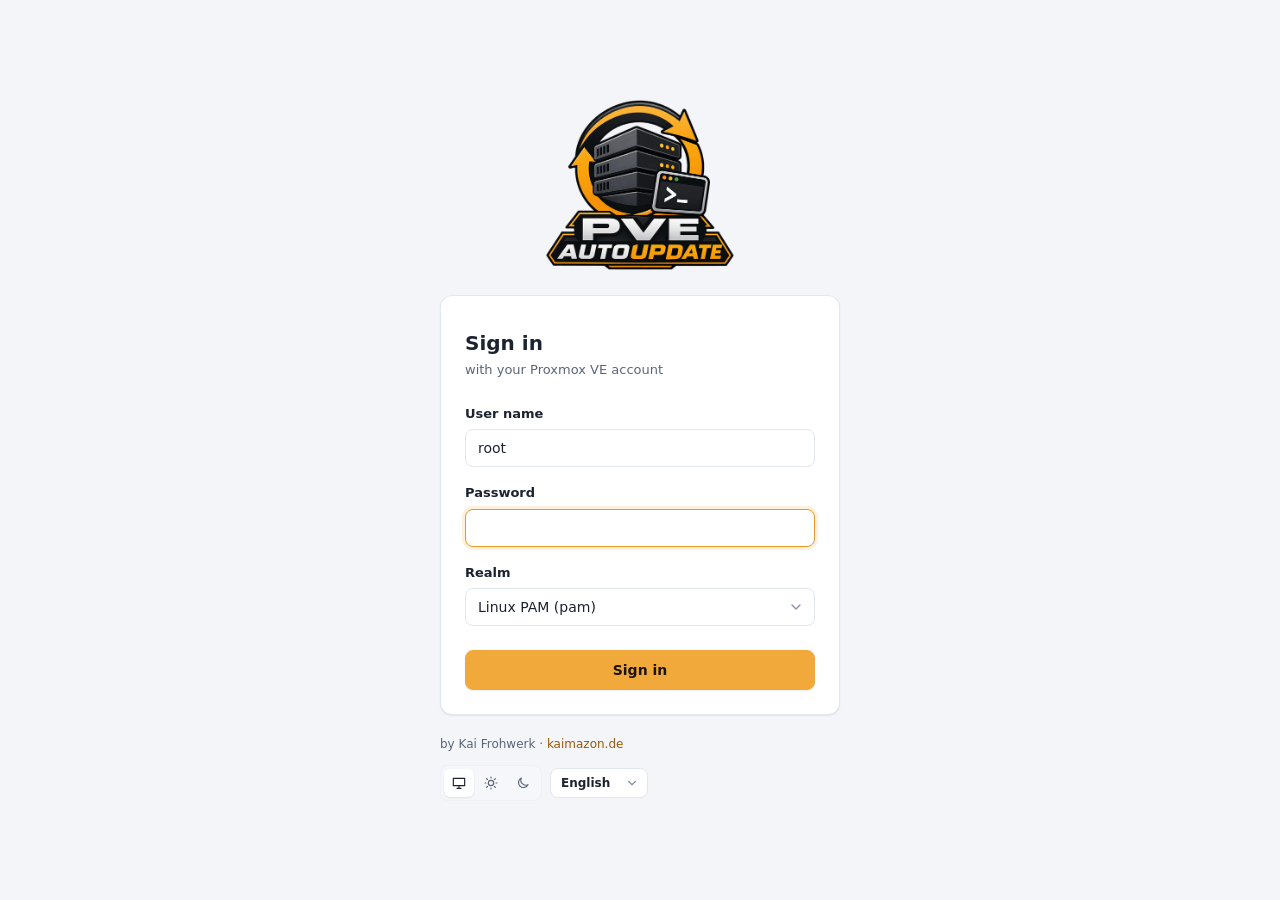
==== commit 82dadf2c: "Web-UI: neues Design im Stil eines fertigen Produkts Obere Navigation mit eigener Seite und URL für " ====
--- a/ui/static/index.html
+++ b/ui/static/index.html
@@ -3,8 +3,9 @@
 <head>
 <meta charset="utf-8">
 <meta name="viewport" content="width=device-width, initial-scale=1">
-<meta name="color-scheme" content="dark">
-<meta name="theme-color" content="#14181F">
+<meta name="color-scheme" content="light dark">
+<meta name="theme-color" content="#FFFFFF" media="(prefers-color-scheme: light)">
+<meta name="theme-color" content="#1A1F29" media="(prefers-color-scheme: dark)">
 <meta name="description" content="Automatic updates for Proxmox VE containers, VMs and nodes">
 <title>pve-autoupdate</title>
 <link rel="icon" href="emblem.svg" type="image/svg+xml">
--- a/ui/static/app.css
+++ b/ui/static/app.css
@@ -1,40 +1,53 @@
-/* pve-autoupdate web UI - kaimazon.de look: amber on ink */
+/* pve-autoupdate web UI - kaimazon.de amber, light and dark theme */
 
 /* ================================================================ tokens */
 :root {
-  color-scheme: dark;
-
-  --ink: #14181F;
-  --surface: #1C222D;
-  --surface-2: #232A37;
-  --surface-3: #2A3242;
-  --well: #11151B;
-  --line: #2F3848;
-  --line-soft: #262E3C;
-
-  --text: #E6E9EF;
-  --muted: #A0A8B7;
-  --faint: #838CA0;
-
-  --amber: #F2A93B;
-  --amber-hi: #F7BA5A;
-  --amber-ink: #1A1408;
-  --amber-tint: rgba(242, 169, 59, .1);
-
-  --ok: #4CBB8A;
-  --warn: #E2B84B;
-  --fail: #EE6A62;
-  --rb: #EC8F4A;
-  --info: #7DB2E6;
-
-  --sans: system-ui, -apple-system, "Segoe UI", Roboto, "Helvetica Neue", Arial, sans-serif;
-  --mono: ui-monospace, "JetBrains Mono", "SFMono-Regular", "DejaVu Sans Mono", Menlo, Consolas, monospace;
+  color-scheme: light;
+
+  --bg: #F3F5F9;
+  --card: #FFFFFF;
+  --card-2: #F7F9FC;
+  --hover: #F1F4F9;
+  --line: #E2E7EF;
+  --line-soft: #EDF0F5;
+  --well: #F5F7FA;
+
+  --text: #1C2330;
+  --muted: #5B6578;
+  --faint: #6E788A;
+
+  --accent: #F2A93B;
+  --accent-hi: #E59A26;
+  --accent-ink: #1E1405;
+  --accent-text: #9A5800;
+  --accent-soft: #FDF1DD;
+
+  --ok: #1E8E4E;      --ok-bg: #E4F5EB;
+  --warn: #946200;    --warn-bg: #FFF3D1;
+  --fail: #C83434;    --fail-bg: #FDE8E8;
+  --rb: #B85410;      --rb-bg: #FFEEDF;
+  --info: #2C68AD;    --info-bg: #E6F0FB;
+  --idle: #6E788A;    --idle-bg: #EEF1F5;
+
+  --c-blue: #3B7DD8;
+  --c-green: #2FA45F;
+  --c-red: #DC4B4B;
+  --c-amber: #E59A26;
+
+  --shadow: 0 1px 2px rgba(23, 33, 54, .05), 0 1px 1px rgba(23, 33, 54, .03);
+  --shadow-pop: 0 2px 4px rgba(23, 33, 54, .06), 0 16px 40px -8px rgba(23, 33, 54, .22);
+  --scrim: rgba(17, 22, 32, .45);
+  --focus: 0 0 0 2px var(--card), 0 0 0 4px rgba(229, 154, 38, .7);
+
+  --sans: "Segoe UI Variable Text", "Segoe UI", system-ui, -apple-system, Roboto, "Helvetica Neue", Arial, sans-serif;
+  --mono: ui-monospace, "Cascadia Mono", "JetBrains Mono", "SFMono-Regular", "DejaVu Sans Mono", Menlo, Consolas, monospace;
 
   --fs-xs: 12px;
   --fs-sm: 13px;
   --fs-md: 14px;
   --fs-lg: 16px;
-  --fs-xl: 20px;
+  --fs-xl: 22px;
+  --fs-num: 30px;
 
   --s1: 4px;
   --s2: 8px;
@@ -50,400 +63,562 @@
   --r-lg: 12px;
 
   --z-header: 10;
+  --z-menu: 20;
   --z-modal: 30;
   --z-toast: 40;
 
   --ease-out: cubic-bezier(0.23, 1, 0.32, 1);
-  --ease-in-out: cubic-bezier(0.77, 0, 0.175, 1);
-
-  --shadow-pop: 0 1px 2px rgba(5, 7, 10, .4), 0 16px 40px -8px rgba(5, 7, 10, .55);
-  --focus: 0 0 0 2px var(--ink), 0 0 0 4px rgba(242, 169, 59, .75);
-
-  --page: 1240px;
+  --page: 1280px;
+}
+
+/* dark: follows the system unless light is picked, or picked explicitly */
+@media (prefers-color-scheme: dark) {
+  :root:not([data-theme="light"]) {
+    color-scheme: dark;
+    --bg: #12161D; --card: #1A1F29; --card-2: #1F2531; --hover: #222937; --line: #2A3140; --line-soft: #232A36; --well: #151A22;
+    --text: #E5E8EE; --muted: #9EA7B6; --faint: #8891A2;
+    --accent-hi: #F7BA5A; --accent-text: #F2A93B; --accent-soft: rgba(242, 169, 59, .12);
+    --ok: #55C48F; --ok-bg: rgba(85, 196, 143, .13);
+    --warn: #E6BE55; --warn-bg: rgba(230, 190, 85, .13);
+    --fail: #F07068; --fail-bg: rgba(240, 112, 104, .13);
+    --rb: #EE9452; --rb-bg: rgba(238, 148, 82, .14);
+    --info: #82B5EA; --info-bg: rgba(130, 181, 234, .13);
+    --idle: #9EA7B6; --idle-bg: rgba(158, 167, 182, .12);
+    --c-blue: #6AA5EE; --c-green: #4CC08A; --c-red: #F07068; --c-amber: #F2A93B;
+    --shadow: none;
+    --shadow-pop: 0 2px 4px rgba(0, 0, 0, .3), 0 18px 44px -8px rgba(0, 0, 0, .6);
+    --scrim: rgba(5, 7, 10, .62);
+  }
+}
+:root[data-theme="dark"] {
+  color-scheme: dark;
+  --bg: #12161D; --card: #1A1F29; --card-2: #1F2531; --hover: #222937; --line: #2A3140; --line-soft: #232A36; --well: #151A22;
+  --text: #E5E8EE; --muted: #9EA7B6; --faint: #8891A2;
+  --accent-hi: #F7BA5A; --accent-text: #F2A93B; --accent-soft: rgba(242, 169, 59, .12);
+  --ok: #55C48F; --ok-bg: rgba(85, 196, 143, .13);
+  --warn: #E6BE55; --warn-bg: rgba(230, 190, 85, .13);
+  --fail: #F07068; --fail-bg: rgba(240, 112, 104, .13);
+  --rb: #EE9452; --rb-bg: rgba(238, 148, 82, .14);
+  --info: #82B5EA; --info-bg: rgba(130, 181, 234, .13);
+  --idle: #9EA7B6; --idle-bg: rgba(158, 167, 182, .12);
+  --c-blue: #6AA5EE; --c-green: #4CC08A; --c-red: #F07068; --c-amber: #F2A93B;
+  --shadow: none;
+  --shadow-pop: 0 2px 4px rgba(0, 0, 0, .3), 0 18px 44px -8px rgba(0, 0, 0, .6);
+  --scrim: rgba(5, 7, 10, .62);
 }
 
 /* ================================================================ base */
 *, *::before, *::after { box-sizing: border-box; }
-html { -webkit-text-size-adjust: 100%; scrollbar-color: var(--surface-3) var(--ink); }
+html { -webkit-text-size-adjust: 100%; scrollbar-color: var(--line) transparent; }
 body {
-  margin: 0; min-height: 100dvh; background: var(--ink); color: var(--text);
+  margin: 0; min-height: 100dvh; background: var(--bg); color: var(--text);
   font: var(--fs-md)/1.5 var(--sans); font-variant-numeric: tabular-nums;
-  -webkit-font-smoothing: antialiased; caret-color: var(--amber);
-}
-::selection { background: rgba(242, 169, 59, .32); color: #fff; }
+  -webkit-font-smoothing: antialiased; caret-color: var(--accent-hi);
+}
+::selection { background: rgba(242, 169, 59, .35); }
 ::-webkit-scrollbar { width: 10px; height: 10px; }
 ::-webkit-scrollbar-track { background: transparent; }
-::-webkit-scrollbar-thumb { background: var(--surface-3); border-radius: 10px; border: 2px solid var(--ink); }
-a { color: var(--amber); text-decoration: none; text-underline-offset: 3px; }
+::-webkit-scrollbar-thumb { background: var(--line); border-radius: 10px; border: 2px solid var(--bg); }
+a { color: var(--accent-text); text-decoration: none; text-underline-offset: 3px; }
 a:hover { text-decoration: underline; }
 button, input, select { font: inherit; color: inherit; }
-h1, h2, h3 { text-wrap: balance; }
+h1, h2, h3 { text-wrap: balance; margin: 0; }
+p { margin: 0; text-wrap: pretty; }
 :focus-visible { outline: none; box-shadow: var(--focus); border-radius: var(--r-sm); }
-.hidden { display: none !important; }
+
+.ic { width: 16px; height: 16px; flex: none; fill: none; stroke: currentColor; stroke-width: 1.75; stroke-linecap: round; stroke-linejoin: round; }
+.ic.dots { stroke-width: 2.75; }
+.sr { position: absolute; width: 1px; height: 1px; padding: 0; margin: -1px; overflow: hidden; clip: rect(0 0 0 0); white-space: nowrap; border: 0; }
 .mono { font-family: var(--mono); font-size: .93em; }
 .muted { color: var(--muted); }
 .faint { color: var(--faint); }
-.sr { position: absolute; width: 1px; height: 1px; overflow: hidden; clip-path: inset(50%); white-space: nowrap; }
-.boot { display: grid; place-items: center; min-height: 100dvh; }
-.ic { width: 16px; height: 16px; flex: none; fill: none; stroke: currentColor; stroke-width: 1.75;
-  stroke-linecap: round; stroke-linejoin: round; }
-
-/* ================================================================ buttons */
+.nw { white-space: nowrap; }
+.hidden { display: none !important; }
+
+#app { min-height: 100dvh; display: flex; flex-direction: column; }
+.boot { flex: 1; display: grid; place-items: center; }
+
+/* ================================================================ controls */
 .btn {
-  display: inline-flex; align-items: center; justify-content: center; gap: var(--s2);
-  height: 34px; padding: 0 var(--s3); border: 1px solid var(--line); border-radius: var(--r);
-  background: var(--surface-2); color: var(--text); font-weight: 500; white-space: nowrap; cursor: pointer;
-  transition: background-color 150ms ease, border-color 150ms ease, color 150ms ease, transform 160ms var(--ease-out);
+  display: inline-flex; align-items: center; justify-content: center; gap: 6px;
+  height: 34px; padding: 0 14px; border-radius: var(--r);
+  border: 1px solid var(--line); background: var(--card); color: var(--text);
+  font-size: var(--fs-sm); font-weight: 600; white-space: nowrap; cursor: pointer;
+  box-shadow: var(--shadow);
+  transition: background-color 160ms ease, border-color 160ms ease, color 160ms ease, transform 140ms var(--ease-out);
 }
 .btn:active:not(:disabled) { transform: scale(0.97); }
-.btn:disabled { opacity: .45; cursor: not-allowed; }
-.btn.primary { background: var(--amber); border-color: var(--amber); color: var(--amber-ink); font-weight: 600; }
-.btn.ghost { background: transparent; border-color: transparent; color: var(--muted); }
-.btn.danger { color: #F5A39D; }
-.btn.sm { height: 28px; padding: 0 10px; font-size: var(--fs-sm); border-radius: var(--r-sm); }
+.btn:disabled { opacity: .5; cursor: not-allowed; }
+.btn.primary { background: var(--accent); border-color: var(--accent); color: var(--accent-ink); }
+.btn.ghost { background: transparent; border-color: transparent; box-shadow: none; color: var(--muted); }
+.btn.danger { color: var(--fail); }
+.btn.sm { height: 28px; padding: 0 10px; font-size: var(--fs-xs); border-radius: var(--r-sm); }
 .btn.icon { width: 34px; padding: 0; }
 .btn.sm.icon { width: 28px; }
+.btn .spin { width: 14px; height: 14px; border-width: 2px; }
 @media (hover: hover) and (pointer: fine) {
-  .btn:hover:not(:disabled) { background: var(--surface-3); border-color: #3B4558; }
-  .btn.primary:hover:not(:disabled) { background: var(--amber-hi); border-color: var(--amber-hi); }
-  .btn.ghost:hover:not(:disabled) { background: var(--surface-2); border-color: transparent; color: var(--text); }
-  .btn.danger:hover:not(:disabled) { border-color: rgba(238, 106, 98, .55); }
-}
-
-/* segmented control (filters, language) */
-.seg { display: inline-flex; padding: 2px; gap: 2px; background: var(--well); border: 1px solid var(--line); border-radius: var(--r); }
+  .btn:hover:not(:disabled) { background: var(--hover); }
+  .btn.primary:hover:not(:disabled) { background: var(--accent-hi); border-color: var(--accent-hi); }
+  .btn.ghost:hover:not(:disabled) { color: var(--text); background: var(--hover); }
+  .btn.danger:hover:not(:disabled) { background: var(--fail-bg); border-color: transparent; }
+}
+
+.seg { display: inline-flex; padding: 3px; gap: 2px; border-radius: var(--r); background: var(--well); border: 1px solid var(--line-soft); }
 .seg button {
-  height: 26px; padding: 0 10px; border: 0; border-radius: var(--r-sm); background: none; color: var(--muted);
-  font-size: var(--fs-sm); cursor: pointer; transition: background-color 150ms ease, color 150ms ease;
-}
-.seg button.on { background: var(--surface-3); color: var(--text); }
-.seg.lang button { padding: 0 8px; font-size: var(--fs-xs); font-weight: 600; letter-spacing: .02em; }
+  display: inline-flex; align-items: center; gap: 6px;
+  height: 28px; padding: 0 12px; border: 0; border-radius: var(--r-sm); background: none;
+  color: var(--muted); font-size: var(--fs-sm); font-weight: 600; cursor: pointer;
+  transition: background-color 160ms ease, color 160ms ease;
+}
+.seg button.on { background: var(--card); color: var(--text); box-shadow: 0 1px 2px rgba(23, 33, 54, .1); }
+.seg.icons button { width: 30px; padding: 0; justify-content: center; }
 @media (hover: hover) and (pointer: fine) { .seg button:not(.on):hover { color: var(--text); } }
 
-/* ================================================================ forms */
-.field { display: block; margin-bottom: var(--s4); }
-.field > span { display: block; font-size: var(--fs-sm); color: var(--muted); margin-bottom: 6px; }
-.field input, .field select, .search input {
-  width: 100%; height: 38px; padding: 0 var(--s3); background: var(--well); border: 1px solid var(--line);
-  border-radius: var(--r); transition: border-color 150ms ease, box-shadow 150ms ease;
-}
-.field select { padding-right: var(--s8); }
-.field input::placeholder, .search input::placeholder { color: var(--faint); }
-.field input:focus, .field select:focus, .search input:focus { outline: none; border-color: var(--amber); box-shadow: 0 0 0 3px rgba(242, 169, 59, .16); }
-.field input:disabled, .field select:disabled { opacity: .55; cursor: not-allowed; }
-.field .hint { display: block; margin-top: 6px; font-size: var(--fs-xs); color: var(--faint); }
-input[type=checkbox] { accent-color: var(--amber); width: 16px; height: 16px; margin: 0; cursor: pointer; }
+.field { display: grid; gap: 6px; margin-bottom: var(--s4); }
+.field > span { font-size: var(--fs-sm); font-weight: 600; }
+.field .hint { color: var(--muted); font-size: var(--fs-xs); }
+input[type=text], input[type=password], input[type=search], input:not([type]), select {
+  width: 100%; height: 38px; padding: 0 12px; border-radius: var(--r);
+  border: 1px solid var(--line); background: var(--card); color: var(--text);
+  transition: border-color 160ms ease, box-shadow 160ms ease;
+}
+select { appearance: none; padding-right: 34px; cursor: pointer;
+  background-image: url("data:image/svg+xml,%3Csvg xmlns='http://www.w3.org/2000/svg' viewBox='0 0 24 24' fill='none' stroke='%238891A2' stroke-width='2' stroke-linecap='round' stroke-linejoin='round'%3E%3Cpath d='M6 9l6 6 6-6'/%3E%3C/svg%3E");
+  background-repeat: no-repeat; background-position: right 10px center; background-size: 16px; }
+input::placeholder { color: var(--faint); }
+input:focus, select:focus { outline: none; border-color: var(--accent-hi); box-shadow: 0 0 0 3px var(--accent-soft); }
+input:disabled, select:disabled { opacity: .6; cursor: not-allowed; }
+input[type=checkbox] { width: 16px; height: 16px; margin: 0; accent-color: var(--accent-hi); cursor: pointer; }
 .grid2 { display: grid; grid-template-columns: 1fr 1fr; gap: 0 var(--s4); }
 
-/* ================================================================ notices */
-.note {
-  display: flex; align-items: center; gap: var(--s3); padding: var(--s3) var(--s4); margin-bottom: var(--s4);
-  border: 1px solid var(--line); border-radius: var(--r); background: var(--surface); font-size: var(--fs-sm);
-}
-.note > .ic { color: var(--muted); }
-.note .txt { flex: 1; min-width: 0; }
-.note .txt b { font-weight: 600; }
-.note .act { display: flex; gap: var(--s2); flex: none; }
-.note.err { border-color: rgba(238, 106, 98, .4); background: rgba(238, 106, 98, .07); color: #F6B7B2; }
-.note.err > .ic { color: var(--fail); }
-.note.ok { border-color: rgba(76, 187, 138, .4); background: rgba(76, 187, 138, .07); color: #B5E4CE; }
-.note.ok > .ic { color: var(--ok); }
-.note.warn { border-color: rgba(226, 184, 75, .4); background: rgba(226, 184, 75, .07); color: #EED596; }
-.note.warn > .ic { color: var(--warn); }
-.note.accent { border-color: rgba(242, 169, 59, .45); background: var(--amber-tint); }
-.note.accent > .ic { color: var(--amber); }
-.note details { margin-top: 6px; color: var(--muted); }
-.note summary { cursor: pointer; color: var(--amber); width: fit-content; }
-.note ul { margin: 6px 0 0; padding-left: 18px; }
-.note pre.log { margin-top: var(--s2); max-height: 160px; }
-
-/* ================================================================ badges, tags, dots */
+.search { position: relative; display: block; width: 260px; }
+.search .ic { position: absolute; left: 11px; top: 50%; transform: translateY(-50%); color: var(--faint); pointer-events: none; }
+.search input { height: 34px; padding-left: 34px; }
+
+/* status words */
 .badge {
+  display: inline-flex; align-items: center; height: 22px; padding: 0 8px; border-radius: 5px;
+  font-size: var(--fs-xs); font-weight: 650; white-space: nowrap; flex: none;
+  background: var(--idle-bg); color: var(--idle);
+}
+.b-OK { background: var(--ok-bg); color: var(--ok); }
+.b-WARN { background: var(--warn-bg); color: var(--warn); }
+.b-FAIL { background: var(--fail-bg); color: var(--fail); }
+.b-ROLLBACK { background: var(--rb-bg); color: var(--rb); }
+.b-TEST, .b-RUN { background: var(--info-bg); color: var(--info); }
+
+.dot { display: inline-block; width: 8px; height: 8px; border-radius: 50%; background: var(--faint); flex: none; }
+.dot.on { background: var(--c-green); box-shadow: 0 0 0 3px var(--ok-bg); }
+.dot.off { background: var(--c-red); box-shadow: 0 0 0 3px var(--fail-bg); }
+.dot.wait { background: var(--c-amber); box-shadow: 0 0 0 3px var(--warn-bg); }
+
+.tag {
   display: inline-flex; align-items: center; height: 20px; padding: 0 7px; border-radius: 5px;
-  font-size: var(--fs-xs); font-weight: 600; white-space: nowrap; background: var(--surface-3); color: var(--muted);
-}
-.b-OK { color: var(--ok); background: rgba(76, 187, 138, .13); }
-.b-WARN { color: var(--warn); background: rgba(226, 184, 75, .13); }
-.b-FAIL { color: var(--fail); background: rgba(238, 106, 98, .14); }
-.b-ROLLBACK { color: var(--rb); background: rgba(236, 143, 74, .14); }
-.b-TEST, .b-RUN { color: var(--info); background: rgba(125, 178, 230, .13); }
-.dot { display: inline-block; width: 7px; height: 7px; border-radius: 50%; background: var(--faint); flex: none; }
-.dot.on { background: var(--ok); box-shadow: 0 0 0 3px rgba(76, 187, 138, .16); }
-.dot.off { background: var(--fail); box-shadow: 0 0 0 3px rgba(238, 106, 98, .16); }
-.dot.wait { background: var(--warn); box-shadow: 0 0 0 3px rgba(226, 184, 75, .16); }
-.tag { display: inline-flex; align-items: center; height: 18px; padding: 0 6px; border-radius: 4px; font-size: 11px;
-  background: var(--surface-3); color: var(--muted); white-space: nowrap; }
-.tag.win { color: #9CC8F5; }
-.yes { color: var(--amber); display: inline-flex; }
+  background: var(--well); border: 1px solid var(--line-soft); color: var(--muted);
+  font-size: 11px; font-weight: 600; white-space: nowrap;
+}
+.tag.win { color: var(--info); }
+.tag.ui { color: var(--accent-text); background: var(--accent-soft); border-color: transparent; }
+.yes { color: var(--ok); display: inline-flex; }
 .no { color: var(--faint); }
 
-/* ================================================================ loading */
-.spin { display: inline-block; width: 14px; height: 14px; border: 2px solid rgba(242, 169, 59, .22);
-  border-top-color: var(--amber); border-radius: 50%; animation: spin .7s linear infinite; flex: none; }
+.spin {
+  display: inline-block; width: 16px; height: 16px; flex: none; border-radius: 50%;
+  border: 2px solid var(--line); border-top-color: var(--accent-hi);
+  animation: spin 700ms linear infinite;
+}
 @keyframes spin { to { transform: rotate(360deg); } }
-.sk { display: block; height: 12px; border-radius: 4px; background: linear-gradient(90deg, var(--surface-2) 0, var(--surface-3) 40%, var(--surface-2) 80%);
-  background-size: 300% 100%; animation: shimmer 1.4s ease-in-out infinite; }
-@keyframes shimmer { from { background-position: 100% 0; } to { background-position: 0 0; } }
+
 .sk-block { display: grid; gap: var(--s3); padding: var(--s5); }
+.sk { display: block; height: 12px; border-radius: 4px; background: linear-gradient(90deg, var(--line-soft) 0%, var(--hover) 50%, var(--line-soft) 100%); background-size: 200% 100%; animation: shimmer 1.4s ease infinite; }
 .sk-block .sk:nth-child(3n+2) { width: 72%; }
 .sk-block .sk:nth-child(3n) { width: 46%; }
-
-/* ================================================================ login */
-.login { min-height: 100dvh; display: grid; place-items: center; padding: var(--s6) var(--s4); }
-.login .card { width: 100%; max-width: 380px; }
-.login .biglogo { display: block; width: 168px; height: auto; margin: 0 auto var(--s6); }
-.login .panel { padding: var(--s6); }
-.login h1 { font-size: var(--fs-xl); font-weight: 600; letter-spacing: -.01em; margin: 0 0 2px; }
-.login .sub { color: var(--muted); margin: 0 0 var(--s5); font-size: var(--fs-sm); }
-.login .btn.primary { width: 100%; height: 40px; margin-top: var(--s1); }
-.login .note { margin-bottom: var(--s4); }
-.login .foot { display: flex; align-items: center; justify-content: space-between; gap: var(--s3);
-  margin-top: var(--s4); padding: 0 var(--s1); font-size: var(--fs-xs); color: var(--faint); }
+@keyframes shimmer { from { background-position: 100% 0; } to { background-position: -100% 0; } }
+
+/* notices: tinted surface, icon, text, optional action */
+.note {
+  display: flex; align-items: flex-start; gap: var(--s3); padding: 12px 16px; margin-bottom: var(--s4);
+  border-radius: var(--r); background: var(--idle-bg); color: var(--text); font-size: var(--fs-sm);
+}
+.note > .ic { margin-top: 2px; color: var(--muted); }
+.note .txt { flex: 1; min-width: 0; }
+.note .act { flex: none; display: flex; gap: var(--s2); align-self: center; }
+.note.err { background: var(--fail-bg); } .note.err > .ic { color: var(--fail); }
+.note.ok { background: var(--ok-bg); } .note.ok > .ic { color: var(--ok); }
+.note.warn { background: var(--warn-bg); } .note.warn > .ic { color: var(--warn); }
+.note.accent { background: var(--accent-soft); } .note.accent > .ic { color: var(--accent-text); }
+.note details { margin-top: 6px; }
+.note summary { cursor: pointer; color: var(--accent-text); font-weight: 600; }
+.note ul { margin: 6px 0 0; padding-left: 18px; color: var(--muted); }
+.note pre.log { margin-top: var(--s2); max-height: 160px; }
 
 /* ================================================================ header */
-.top { position: sticky; top: 0; z-index: var(--z-header); background: rgba(20, 24, 31, .88);
-  backdrop-filter: saturate(1.4) blur(10px); border-bottom: 1px solid var(--line-soft); }
-.top .in { max-width: var(--page); margin: 0 auto; padding: 0 var(--s5); height: 56px; display: flex; align-items: center; gap: var(--s6); }
+.top { position: sticky; top: 0; z-index: var(--z-header); background: var(--card); border-bottom: 1px solid var(--line); }
+.top .in { max-width: var(--page); margin: 0 auto; padding: 0 var(--s6); height: 60px; display: flex; align-items: center; gap: var(--s6); }
 .brand { display: flex; align-items: center; gap: 10px; color: var(--text); flex: none; }
-.brand img { width: auto; height: 30px; }
-.brand b { font-size: 15px; font-weight: 650; letter-spacing: -.01em; }
-.tabs { display: flex; align-self: stretch; gap: var(--s1); }
-.tab { position: relative; display: flex; align-items: center; padding: 0 10px; border: 0; background: none;
-  color: var(--muted); font-weight: 500; cursor: pointer; transition: color 150ms ease; }
-.tab::after { content: ""; position: absolute; left: 10px; right: 10px; bottom: -1px; height: 2px; border-radius: 2px;
-  background: var(--amber); transform: scaleX(0); transition: transform 200ms var(--ease-out); }
-.tab.on { color: var(--text); }
-.tab.on::after { transform: scaleX(1); }
-.tab:focus-visible { box-shadow: inset var(--focus); }
-@media (hover: hover) and (pointer: fine) { .tab:not(.on):hover { color: var(--text); } }
-.top .right { margin-left: auto; display: flex; align-items: center; gap: var(--s3); min-width: 0; }
-.who { display: flex; flex-direction: column; align-items: flex-end; line-height: 1.25; min-width: 0; }
-.who b { font-size: var(--fs-sm); font-weight: 600; white-space: nowrap; overflow: hidden; text-overflow: ellipsis; max-width: 220px; }
-.who span { font-size: var(--fs-xs); color: var(--faint); white-space: nowrap; display: inline-flex; align-items: center; gap: 4px; }
-.who span .ic { width: 12px; height: 12px; }
+.brand:hover { text-decoration: none; }
+.brand img { height: 34px; width: auto; }
+.brand b { font-size: 15px; font-weight: 700; letter-spacing: -.01em; }
+.nav { display: flex; align-self: stretch; gap: var(--s1); flex: 1; min-width: 0; }
+.nav a {
+  position: relative; display: inline-flex; align-items: center; gap: 8px; padding: 0 12px;
+  color: var(--muted); font-size: var(--fs-sm); font-weight: 600; white-space: nowrap;
+  transition: color 160ms ease;
+}
+.nav a:hover { text-decoration: none; color: var(--text); }
+.nav a::after {
+  content: ""; position: absolute; left: 10px; right: 10px; bottom: -1px; height: 2px; border-radius: 2px;
+  background: var(--accent-hi); transform: scaleX(0); transition: transform 220ms var(--ease-out);
+}
+.nav a.on { color: var(--text); }
+.nav a.on .ic { color: var(--accent-text); }
+.nav a.on::after { transform: scaleX(1); }
+.top .right { display: flex; align-items: center; gap: var(--s2); flex: none; }
+
+.pill {
+  display: inline-flex; align-items: center; gap: 8px; height: 30px; padding: 0 12px; border-radius: 15px;
+  background: var(--well); border: 1px solid var(--line-soft); font-size: var(--fs-xs); font-weight: 600; white-space: nowrap;
+}
+.pill .spin { width: 12px; height: 12px; }
+
+/* dropdown menus (account, row actions) */
+.mwrap { position: relative; }
+.menu {
+  position: absolute; right: 0; top: calc(100% + 6px); z-index: var(--z-menu); min-width: 220px; padding: 6px;
+  background: var(--card); border: 1px solid var(--line); border-radius: var(--r-lg); box-shadow: var(--shadow-pop);
+  transform-origin: top right; transition: opacity 150ms var(--ease-out), transform 150ms var(--ease-out);
+}
+@starting-style { .menu { opacity: 0; transform: scale(.96) translateY(-4px); } }
+.menu .mhead { padding: 8px 10px 10px; margin-bottom: 6px; border-bottom: 1px solid var(--line-soft); }
+.menu .mhead b { display: block; font-size: var(--fs-sm); }
+.menu .mhead span { display: flex; align-items: center; gap: 6px; color: var(--muted); font-size: var(--fs-xs); margin-top: 2px; }
+.menu .mhead .ic { width: 13px; height: 13px; }
+.menu button {
+  display: flex; align-items: center; gap: 10px; width: 100%; height: 34px; padding: 0 10px;
+  border: 0; border-radius: var(--r-sm); background: none; text-align: left; font-size: var(--fs-sm); cursor: pointer;
+}
+.menu button .ic { color: var(--muted); }
+.menu button:hover:not(:disabled), .menu button:focus-visible { background: var(--hover); box-shadow: none; }
+.menu button:disabled { opacity: .5; cursor: not-allowed; }
+.menu button.danger { color: var(--fail); } .menu button.danger .ic { color: var(--fail); }
+.acct { gap: 8px; padding: 0 8px 0 10px; color: var(--text); }
+.acct .ic:last-child { color: var(--faint); width: 14px; height: 14px; }
+.acct .u { max-width: 160px; overflow: hidden; text-overflow: ellipsis; }
 
 /* ================================================================ page */
-#app { min-height: 100dvh; display: flex; flex-direction: column; }
-main { flex: 1 0 auto; width: 100%; max-width: var(--page); margin: 0 auto; padding: var(--s6) var(--s5) var(--s10); }
-.sect { display: flex; align-items: center; gap: var(--s3); margin: var(--s8) 0 var(--s3); min-height: 28px; }
-.sect h2 { font-size: var(--fs-lg); font-weight: 600; letter-spacing: -.005em; margin: 0; }
-.sect .count { color: var(--faint); font-size: var(--fs-sm); }
-.sect .actions { margin-left: auto; display: flex; gap: var(--s2); flex-wrap: wrap; justify-content: flex-end; }
-main > .sect:first-child, main > .note + .sect { margin-top: 0; }
-.panel { background: var(--surface); border: 1px solid var(--line-soft); border-radius: var(--r-lg); }
-.panel.pad { padding: var(--s5) var(--s6); }
-.narrow { max-width: 720px; }
-.lead { color: var(--muted); margin: 0 0 var(--s5); }
-.small { font-size: var(--fs-xs); }
-
-/* ---------- status summary */
-.summary { display: grid; grid-template-columns: minmax(0, 1.3fr) repeat(3, minmax(0, 1fr)); }
-.summary > div { padding: var(--s4) var(--s5); min-width: 0; }
-.summary > div + div { border-left: 1px solid var(--line-soft); }
-.summary dt { font-size: var(--fs-xs); color: var(--faint); margin-bottom: 4px; }
-.summary dd { margin: 0; }
-.summary .v { display: flex; align-items: center; gap: var(--s2); font-weight: 600; white-space: nowrap; overflow: hidden; text-overflow: ellipsis; }
-.summary .s { font-size: var(--fs-sm); color: var(--muted); margin-top: 2px; white-space: nowrap; overflow: hidden; text-overflow: ellipsis; }
-.summary .state .v { font-size: var(--fs-lg); }
-
-/* ---------- nodes */
-.nodes .node { display: grid; grid-template-columns: minmax(150px, 1fr) minmax(0, 1.4fr) minmax(0, 1.4fr) auto;
-  align-items: center; gap: var(--s4); padding: var(--s3) var(--s5); }
-.nodes .node + .node { border-top: 1px solid var(--line-soft); }
-.node .nm { display: flex; align-items: center; gap: 10px; min-width: 0; }
-.node .nm b { font-weight: 600; }
-.node .nm .ip { display: block; font-family: var(--mono); font-size: var(--fs-xs); color: var(--faint); }
-.node .res { min-width: 0; }
-.node .res dt { font-size: var(--fs-xs); color: var(--faint); }
-.node .res dd { margin: 2px 0 0; }
-.node .bt { display: flex; gap: 6px; justify-content: flex-end; }
-
-/* result cell: badge + summary + age */
-.rc { display: flex; align-items: center; gap: var(--s2); min-width: 0; font-size: var(--fs-sm); }
-.rc > span:not(.badge) { overflow: hidden; text-overflow: ellipsis; white-space: nowrap; color: var(--muted); }
-.rc .badge { flex: none; }
-.rc small { flex: none; color: var(--faint); font-size: var(--fs-xs); }
-
-/* ---------- guests */
-.toolbar { display: flex; gap: var(--s2); align-items: center; flex-wrap: wrap; margin-bottom: var(--s3); }
-.search { position: relative; width: 240px; }
-.search .ic { position: absolute; left: 10px; top: 50%; transform: translateY(-50%); color: var(--faint); pointer-events: none; }
-.search input { height: 32px; padding-left: 32px; }
-.selbar { margin-left: auto; display: flex; gap: var(--s2); align-items: center; font-size: var(--fs-sm); color: var(--muted); }
-.tblwrap { overflow-x: auto; }
-.tbl { width: 100%; border-collapse: collapse; }
-.tbl th { text-align: left; font-weight: 500; font-size: var(--fs-xs); color: var(--faint); padding: 10px var(--s3);
-  border-bottom: 1px solid var(--line-soft); white-space: nowrap; }
-.tbl td { padding: 10px var(--s3); border-bottom: 1px solid var(--line-soft); vertical-align: middle; }
+main { flex: 1 0 auto; width: 100%; max-width: var(--page); margin: 0 auto; padding: var(--s6) var(--s6) var(--s10); }
+.phead { display: flex; align-items: flex-end; justify-content: space-between; gap: var(--s4); margin-bottom: var(--s5); flex-wrap: wrap; }
+.phead h1 { font-size: var(--fs-xl); font-weight: 700; letter-spacing: -.015em; line-height: 1.25; }
+.phead p { color: var(--muted); font-size: var(--fs-sm); margin-top: 2px; }
+.phead .actions { display: flex; gap: var(--s2); flex-wrap: wrap; }
+.phead .ttl { display: flex; align-items: center; gap: var(--s3); min-width: 0; }
+.phead .ttl .badge { height: 24px; }
+
+.card { background: var(--card); border: 1px solid var(--line); border-radius: var(--r-lg); box-shadow: var(--shadow); min-width: 0; }
+.card + .card { margin-top: var(--s5); }
+.card .chead { display: flex; align-items: center; gap: var(--s3); min-height: 56px; padding: 12px var(--s5); border-bottom: 1px solid var(--line-soft); flex-wrap: wrap; }
+.card .chead h2 { font-size: 15px; font-weight: 650; }
+.card .chead .count { color: var(--faint); font-size: var(--fs-sm); font-weight: 600; }
+.card .chead .actions { margin-left: auto; display: flex; align-items: center; gap: var(--s2); flex-wrap: wrap; }
+.card .cbody { padding: var(--s5); }
+.card .cfoot { padding: 12px var(--s5); border-top: 1px solid var(--line-soft); font-size: var(--fs-sm); }
+.card .cfoot a { display: inline-flex; align-items: center; gap: 4px; font-weight: 600; }
+.card .cfoot .ic { width: 14px; height: 14px; }
+.grid { display: grid; gap: var(--s5); margin-bottom: var(--s5); }
+.grid > .card + .card { margin-top: 0; }
+.g4 { grid-template-columns: repeat(4, minmax(0, 1fr)); }
+.g2 { grid-template-columns: minmax(0, 1fr) minmax(0, 1fr); }
+.g-main { grid-template-columns: minmax(0, 5fr) minmax(0, 7fr); }
+.g-set { grid-template-columns: minmax(0, 7fr) minmax(0, 5fr); align-items: start; }
+.stack > .card + .card { margin-top: var(--s5); }
+
+/* stat cards with a 14-day curve */
+.stat { display: flex; flex-direction: column; overflow: hidden; }
+.stat .top-row { display: flex; align-items: center; justify-content: space-between; gap: var(--s2); padding: var(--s4) var(--s5) 0; }
+.stat .lbl { font-size: var(--fs-sm); font-weight: 600; color: var(--muted); }
+.stat .per { font-size: 11px; font-weight: 600; color: var(--faint); }
+.stat .num { padding: 6px var(--s5) 0; font-size: var(--fs-num); font-weight: 700; line-height: 1.15; letter-spacing: -.02em; }
+.stat .sub { padding: 2px var(--s5) 0; font-size: var(--fs-xs); color: var(--muted); min-height: 18px; }
+.stat .viz { margin-top: auto; padding: var(--s4) var(--s5) var(--s5); }
+.stat.c-blue { --c: var(--c-blue); } .stat.c-green { --c: var(--c-green); } .stat.c-red { --c: var(--c-red); } .stat.c-amber { --c: var(--c-amber); }
+.stat .num.zero { color: var(--muted); }
+.spark { display: block; width: 100%; height: 44px; color: var(--c); }
+.spark .bar { fill: currentColor; opacity: .72; transition: opacity 120ms ease; }
+.spark .bar.today { opacity: 1; }
+.spark .bar.zero { fill: var(--line); opacity: 1; }
+.spark .hit { fill: transparent; }
+.spark g:hover .bar { opacity: 1; }
+.spark g:hover .bar.zero { fill: var(--faint); }
+.meter { padding-top: 22px; }
+.meter svg { display: block; width: 100%; height: 8px; border-radius: 4px; }
+.meter .bg { fill: var(--line-soft); }
+.meter .fg { fill: var(--c); }
+.meter .legend { display: flex; justify-content: space-between; margin-top: 8px; font-size: var(--fs-xs); color: var(--muted); }
+
+/* status card: label / value rows */
+.state-hero { display: flex; align-items: center; gap: var(--s3); padding: var(--s5); border-bottom: 1px solid var(--line-soft); }
+.state-hero .ring { display: grid; place-items: center; width: 40px; height: 40px; border-radius: 50%; background: var(--ok-bg); color: var(--ok); flex: none; }
+.state-hero .ring .ic { width: 20px; height: 20px; }
+.state-hero .ring.busy { background: var(--accent-soft); color: var(--accent-text); }
+.state-hero .ring.wait { background: var(--warn-bg); color: var(--warn); }
+.state-hero b { display: block; font-size: var(--fs-lg); font-weight: 650; }
+.state-hero span { color: var(--muted); font-size: var(--fs-sm); }
+.rows { margin: 0; }
+.rows > div { display: flex; align-items: baseline; justify-content: space-between; gap: var(--s4); padding: 11px var(--s5); border-bottom: 1px solid var(--line-soft); }
+.rows > div:last-child { border-bottom: 0; }
+.rows dt { color: var(--muted); font-size: var(--fs-sm); flex: none; }
+.rows dd { margin: 0; text-align: right; font-weight: 600; font-size: var(--fs-sm); min-width: 0; }
+.rows dd small { display: block; color: var(--muted); font-weight: 400; font-size: var(--fs-xs); }
+.rows dd .badge { margin-right: 6px; }
+
+/* list rows inside cards (nodes, attention, recent runs) */
+.list { margin: 0; padding: 0; list-style: none; }
+.list > li { display: flex; align-items: center; gap: var(--s3); padding: 12px var(--s5); border-bottom: 1px solid var(--line-soft); min-width: 0; }
+.list > li:last-child { border-bottom: 0; }
+.list .main { flex: 1; min-width: 0; }
+.list .main b { font-weight: 650; }
+.list .main .l1 { display: flex; align-items: center; gap: 8px; min-width: 0; }
+.list .main .l2 { color: var(--muted); font-size: var(--fs-xs); margin-top: 2px; overflow: hidden; text-overflow: ellipsis; white-space: nowrap; }
+.list .side { display: flex; align-items: center; gap: var(--s2); flex: none; }
+.list .when { color: var(--faint); font-size: var(--fs-xs); white-space: nowrap; }
+.list .ip { color: var(--muted); font-family: var(--mono); font-size: 12px; }
+.list > li.link { cursor: pointer; transition: background-color 120ms ease; }
+.list > li.link:hover { background: var(--hover); }
+.list .pend { font-size: var(--fs-xs); font-weight: 600; color: var(--info); white-space: nowrap; }
+.list .sum { overflow: hidden; text-overflow: ellipsis; white-space: nowrap; }
+
+.empty { padding: var(--s10) var(--s6); text-align: center; color: var(--muted); }
+.empty .ring { display: grid; place-items: center; width: 44px; height: 44px; margin: 0 auto var(--s3); border-radius: 50%; background: var(--ok-bg); color: var(--ok); }
+.empty .ring .ic { width: 22px; height: 22px; }
+.empty .ring.idle { background: var(--well); color: var(--faint); }
+.empty b { display: block; color: var(--text); font-size: var(--fs-md); margin-bottom: 4px; }
+.empty p { max-width: 46ch; margin: 0 auto; font-size: var(--fs-sm); }
+.empty .btn { margin-top: var(--s4); }
+.card .empty { padding: var(--s8) var(--s5); }
+
+/* ================================================================ tables */
+.toolbar { display: flex; align-items: center; gap: var(--s3); padding: 12px var(--s5); border-bottom: 1px solid var(--line-soft); flex-wrap: wrap; }
+.toolbar .selbar { margin-left: auto; display: flex; align-items: center; gap: var(--s2); font-size: var(--fs-sm); font-weight: 600; }
+.toolbar .selbar > span { color: var(--accent-text); margin-right: 4px; }
+.tblwrap { overflow-x: auto; border-radius: 0 0 var(--r-lg) var(--r-lg); }
+.tbl { width: 100%; border-collapse: collapse; font-size: var(--fs-sm); }
+.tbl th {
+  padding: 10px 12px; text-align: left; white-space: nowrap; background: var(--card-2);
+  color: var(--muted); font-size: var(--fs-xs); font-weight: 600; border-bottom: 1px solid var(--line-soft);
+}
+.tbl td { padding: 11px 12px; border-bottom: 1px solid var(--line-soft); vertical-align: middle; }
+.tbl tr:last-child td { border-bottom: 0; }
 .tbl th:first-child, .tbl td:first-child { padding-left: var(--s5); }
 .tbl th:last-child, .tbl td:last-child { padding-right: var(--s5); }
-.tbl tbody tr:last-child td { border-bottom: 0; }
 .tbl tbody tr { transition: background-color 120ms ease; }
-.tbl tr.picked td { background: rgba(242, 169, 59, .05); }
+.tbl tbody tr:hover { background: var(--hover); }
+.tbl tr.picked { background: var(--accent-soft); }
 .tbl .chk { width: 1%; }
-.tbl .id { font-family: var(--mono); font-size: var(--fs-sm); color: var(--muted); width: 1%; }
-.tbl .nm { white-space: nowrap; }
-.tbl .nm b { font-weight: 600; margin-right: 6px; }
-.tbl .idm { display: none; }
-.tbl .nw { white-space: nowrap; }
-.tbl .st { display: inline-flex; align-items: center; gap: var(--s2); color: var(--muted); font-size: var(--fs-sm); }
-.tbl .res { width: 24%; max-width: 0; }
-.tbl .act { text-align: right; white-space: nowrap; width: 1%; }
+.tbl .nm b { font-weight: 650; }
+.tbl .nm .l1 { display: flex; align-items: center; gap: 8px; flex-wrap: wrap; }
+.tbl .nm .l2 { display: flex; align-items: center; gap: 6px; margin-top: 3px; color: var(--muted); font-size: var(--fs-xs); }
+.tbl .idm { font-family: var(--mono); font-size: 12px; color: var(--muted); }
+.tbl .st { display: inline-flex; align-items: center; gap: 8px; white-space: nowrap; }
+.tbl .res { width: 22%; max-width: 0; }
+.tbl .act { width: 1%; white-space: nowrap; text-align: right; }
 .tbl .act .btn + .btn { margin-left: 6px; }
+.tbl .two small { display: block; color: var(--faint); font-size: var(--fs-xs); }
 .tbl.click tbody tr { cursor: pointer; }
-.tbl.click tbody tr:focus-visible { box-shadow: inset var(--focus); border-radius: 0; }
-.tbl .two small { display: block; color: var(--faint); font-size: var(--fs-xs); }
-.tbl .subj { display: block; color: var(--muted); font-size: var(--fs-sm); margin-top: 3px; }
-@media (hover: hover) and (pointer: fine) { .tbl tbody tr:hover td { background: rgba(255, 255, 255, .025); } }
-
-/* empty states */
-.empty { padding: var(--s10) var(--s6); text-align: center; color: var(--muted); }
-.empty b { display: block; color: var(--text); font-weight: 600; margin-bottom: 4px; }
-.empty p { margin: 0 auto; max-width: 46ch; font-size: var(--fs-sm); }
-.empty .btn { margin-top: var(--s4); }
-
-/* ---------- live run */
-.run { margin-top: var(--s4); overflow: hidden; border-color: rgba(242, 169, 59, .5); }
-.run.done-ok { border-color: rgba(76, 187, 138, .45); }
-.run.done-bad { border-color: rgba(238, 106, 98, .45); }
-.run .hd { display: flex; align-items: center; gap: var(--s3); padding: var(--s3) var(--s3) var(--s3) var(--s5); border-bottom: 1px solid var(--line-soft); min-height: 52px; }
-.run .hd .ttl { display: flex; align-items: center; gap: 10px; min-width: 0; flex-wrap: wrap; }
-.run .hd b { font-weight: 600; }
-.run .hd .id { font-family: var(--mono); font-size: var(--fs-xs); color: var(--faint); }
-.run .hd .x { margin-left: auto; }
-.run .body { display: grid; grid-template-columns: minmax(0, 1fr) minmax(0, 1fr); }
-.results { padding: var(--s2) 0; max-height: 340px; overflow: auto; }
-.run .results { border-right: 1px solid var(--line-soft); }
-.results .r { display: flex; gap: 10px; align-items: center; padding: 6px var(--s5); font-size: var(--fs-sm); }
-.results .r .who { white-space: nowrap; font-weight: 600; }
-.results .r .sum { color: var(--muted); overflow: hidden; text-overflow: ellipsis; white-space: nowrap; }
-.run .lines { font: 12px/1.6 var(--mono); padding: var(--s3) var(--s5); max-height: 340px; overflow: auto; color: #C5CBD6; background: var(--well); }
-.run .lines div { white-space: pre-wrap; word-break: break-word; }
-.run .lines .t { color: var(--faint); margin-right: var(--s2); }
-
-/* ---------- history detail */
-.crumb { margin: 0 0 var(--s4) calc(var(--s2) * -1); }
-.dhead { display: flex; align-items: center; gap: var(--s3); flex-wrap: wrap; margin-bottom: var(--s2); }
-.dhead h2 { font-size: var(--fs-xl); font-weight: 600; letter-spacing: -.01em; margin: 0; }
-.kv { display: flex; gap: var(--s2) var(--s6); flex-wrap: wrap; margin: 0 0 var(--s2); font-size: var(--fs-sm); }
-.kv div { display: flex; gap: 6px; }
-.kv dt { color: var(--faint); }
-.kv dd { margin: 0; font-weight: 500; }
-.dsubj { color: var(--muted); font-size: var(--fs-sm); margin: 0; }
-pre.log { background: var(--well); border: 1px solid var(--line-soft); border-radius: var(--r-lg); padding: var(--s4) var(--s5);
-  font: 12px/1.6 var(--mono); color: #C5CBD6; overflow: auto; max-height: 70vh; white-space: pre-wrap; word-break: break-word; margin: 0; }
-
-/* ---------- settings */
-.facts { display: grid; grid-template-columns: repeat(3, minmax(0, 1fr)); gap: var(--s4); margin: 0 0 var(--s4); }
-.facts dt { font-size: var(--fs-xs); color: var(--faint); margin-bottom: 2px; }
-.facts dd { margin: 0; font-weight: 600; }
-.updstate { display: flex; align-items: center; gap: var(--s2); margin: 0 0 var(--s4); font-size: var(--fs-sm); }
-.updstate .ic { color: var(--muted); }
-.updstate.new { color: var(--amber); }
-.updstate.new .ic { color: var(--amber); }
-.updstate.warn { color: #EED596; }
+.tbl .subj { display: block; color: var(--muted); font-size: var(--fs-xs); margin-top: 3px; overflow: hidden; text-overflow: ellipsis; white-space: nowrap; max-width: 52ch; }
+.tbl .empty { padding: var(--s10) var(--s5); }
+.kind { display: inline-flex; align-items: center; gap: 6px; font-weight: 600; }
+.kind .ic { color: var(--muted); }
+
+/* last result cell: badge + summary + age */
+.rc { display: flex; align-items: center; gap: 8px; min-width: 0; }
+.rc > span:not(.badge) { flex: 1; min-width: 0; overflow: hidden; text-overflow: ellipsis; white-space: nowrap; color: var(--muted); font-size: var(--fs-xs); }
+.rc small { flex: none; color: var(--faint); font-size: 11px; }
+
+/* ================================================================ run panel + logs */
+.run { margin-bottom: var(--s5); }
+.run .chead .ttl { display: flex; align-items: center; gap: var(--s3); min-width: 0; flex: 1; }
+.run .chead .id { font-family: var(--mono); font-size: 12px; color: var(--faint); }
+.run .chead .muted { font-size: var(--fs-sm); overflow: hidden; text-overflow: ellipsis; white-space: nowrap; }
+.run.done-ok .chead h2 { color: var(--ok); }
+.run.done-bad .chead h2 { color: var(--rb); }
+.run .body { display: grid; grid-template-columns: minmax(0, 5fr) minmax(0, 7fr); }
+.run .results { border-right: 1px solid var(--line-soft); max-height: 300px; overflow-y: auto; }
+.run .lines { max-height: 300px; overflow-y: auto; padding: var(--s3) var(--s5); background: var(--well); font: 12px/1.65 var(--mono); color: var(--muted); border-radius: 0 0 var(--r-lg) 0; }
+.run .lines .t { color: var(--faint); margin-right: 10px; }
+.results .r { display: flex; align-items: center; gap: 10px; padding: 9px var(--s5); border-bottom: 1px solid var(--line-soft); font-size: var(--fs-sm); min-width: 0; }
+.results .r:last-child { border-bottom: 0; }
+.results .who { font-weight: 600; white-space: nowrap; }
+.results .sum { flex: 1; min-width: 0; color: var(--muted); overflow: hidden; text-overflow: ellipsis; white-space: nowrap; }
+.results .r.faint { color: var(--faint); }
+
+pre.log {
+  margin: 0; padding: var(--s4) var(--s5); max-height: 70dvh; overflow: auto;
+  background: var(--well); color: var(--text); font: 12px/1.65 var(--mono); white-space: pre-wrap; word-break: break-word;
+  border-radius: 0 0 var(--r-lg) var(--r-lg);
+}
+.note pre.log { border-radius: var(--r-sm); padding: var(--s3); }
+
+/* detail page */
+.kv { display: grid; grid-template-columns: repeat(4, minmax(0, 1fr)); margin: 0; }
+.kv > div { padding: var(--s4) var(--s5); border-right: 1px solid var(--line-soft); min-width: 0; }
+.kv > div:last-child { border-right: 0; }
+.kv dt { color: var(--muted); font-size: var(--fs-xs); font-weight: 600; margin-bottom: 4px; }
+.kv dd { margin: 0; font-weight: 600; overflow-wrap: anywhere; }
+
+/* settings */
+.lead { color: var(--muted); font-size: var(--fs-sm); margin-bottom: var(--s5); }
+.btnrow { display: flex; gap: var(--s2); flex-wrap: wrap; margin-top: var(--s2); }
+.facts { margin: 0 0 var(--s4); }
+.facts > div { display: flex; justify-content: space-between; gap: var(--s4); padding: 9px 0; border-bottom: 1px solid var(--line-soft); font-size: var(--fs-sm); }
+.facts dt { color: var(--muted); }
+.facts dd { margin: 0; font-weight: 600; text-align: right; }
+.updstate { display: flex; align-items: center; gap: 8px; margin-bottom: var(--s4); font-size: var(--fs-sm); }
+.updstate .ic { color: var(--ok); }
+.updstate.new .ic { color: var(--accent-text); }
 .updstate.warn .ic { color: var(--warn); }
-.btnrow { display: flex; gap: var(--s2); flex-wrap: wrap; margin-top: var(--s1); }
-.fine { color: var(--faint); font-size: var(--fs-xs); margin: var(--s4) 0 0; }
-.fine code { font-family: var(--mono); color: var(--muted); }
-
-/* ================================================================ modal */
-.modal { position: fixed; inset: 0; z-index: var(--z-modal); display: grid; place-items: center; padding: var(--s4);
-  background: rgba(8, 10, 14, .62); opacity: 1; transition: opacity 180ms var(--ease-out); }
-.modal .box { width: 100%; max-width: 460px; padding: var(--s6); background: var(--surface); border: 1px solid var(--line);
-  border-radius: 14px; box-shadow: var(--shadow-pop); transform: scale(1); opacity: 1;
-  transition: transform 200ms var(--ease-out), opacity 200ms var(--ease-out); }
-@starting-style {
-  .modal { opacity: 0; }
-  .modal .box { opacity: 0; transform: scale(0.96); }
-}
-.modal h3 { margin: 0 0 6px; font-size: 17px; font-weight: 600; letter-spacing: -.01em; }
-.modal p { color: var(--muted); margin: 0 0 var(--s4); }
-.modal .targets { margin: 0 0 var(--s4); padding: var(--s2) 0; list-style: none; max-height: 168px; overflow: auto;
-  background: var(--well); border: 1px solid var(--line-soft); border-radius: var(--r); }
-.modal .targets li { padding: 4px var(--s3); font-size: var(--fs-sm); }
-.modal .opt { display: flex; gap: 10px; align-items: flex-start; margin: var(--s3) 0; cursor: pointer; font-size: var(--fs-sm); }
-.modal .opt input { margin-top: 2px; }
-.modal .note { margin: var(--s3) 0; }
-.modal .bt { display: flex; justify-content: flex-end; gap: var(--s2); margin-top: var(--s5); }
+.fine { color: var(--faint); font-size: var(--fs-xs); margin-top: var(--s4); }
+.optrow { display: flex; align-items: center; justify-content: space-between; gap: var(--s4); padding: 12px 0; border-bottom: 1px solid var(--line-soft); }
+.optrow:first-child { padding-top: 0; }
+.optrow:last-child { border-bottom: 0; padding-bottom: 0; }
+.optrow b { display: block; font-size: var(--fs-sm); }
+.optrow span { color: var(--muted); font-size: var(--fs-xs); }
+
+/* ================================================================ dialog */
+.modal {
+  position: fixed; inset: 0; z-index: var(--z-modal); display: grid; place-items: center; padding: var(--s4);
+  background: var(--scrim); transition: opacity 200ms var(--ease-out);
+}
+@starting-style { .modal { opacity: 0; } }
+.box {
+  width: min(520px, 100%); max-height: calc(100dvh - 32px); overflow: auto; padding: var(--s6);
+  background: var(--card); border: 1px solid var(--line); border-radius: var(--r-lg); box-shadow: var(--shadow-pop);
+  transition: transform 220ms var(--ease-out), opacity 220ms var(--ease-out);
+}
+@starting-style { .box { transform: scale(.97) translateY(6px); opacity: 0; } }
+.box h3 { font-size: 18px; font-weight: 700; margin-bottom: var(--s2); }
+.box > p { color: var(--muted); margin-bottom: var(--s4); }
+.targets { margin: 0 0 var(--s4); padding: 4px 0; list-style: none; border: 1px solid var(--line-soft); border-radius: var(--r); background: var(--card-2); max-height: 180px; overflow: auto; }
+.targets li { padding: 7px 12px; font-size: var(--fs-sm); font-weight: 600; }
+.targets li + li { border-top: 1px solid var(--line-soft); }
+.opt { display: flex; align-items: flex-start; gap: 10px; margin-bottom: var(--s3); font-size: var(--fs-sm); cursor: pointer; }
+.opt input { margin-top: 2px; }
+.box .bt { display: flex; justify-content: flex-end; gap: var(--s2); margin-top: var(--s5); }
 
 /* ================================================================ toasts */
-.toasts { position: fixed; right: var(--s5); bottom: var(--s5); z-index: var(--z-toast); display: grid; gap: var(--s2);
-  width: min(380px, calc(100vw - 32px)); pointer-events: none; }
-.toast { display: flex; align-items: flex-start; gap: 10px; padding: var(--s3) var(--s3) var(--s3) var(--s4);
-  background: var(--surface-2); border: 1px solid var(--line); border-radius: var(--r-lg); box-shadow: var(--shadow-pop);
-  font-size: var(--fs-sm); pointer-events: auto; opacity: 1; transform: translateY(0);
-  transition: opacity 220ms var(--ease-out), transform 220ms var(--ease-out); }
-@starting-style { .toast { opacity: 0; transform: translateY(8px); } }
-.toast.out { opacity: 0; transform: translateY(8px); transition-duration: 160ms; }
-.toast > .ic { margin-top: 2px; }
+.toasts { position: fixed; right: var(--s5); bottom: var(--s5); z-index: var(--z-toast); display: grid; gap: var(--s2); width: min(380px, calc(100vw - 32px)); }
+.toast {
+  display: flex; align-items: flex-start; gap: 10px; padding: 12px 8px 12px 14px;
+  background: var(--card); border: 1px solid var(--line); border-radius: var(--r); box-shadow: var(--shadow-pop); font-size: var(--fs-sm);
+  transition: transform 260ms var(--ease-out), opacity 260ms var(--ease-out);
+}
+@starting-style { .toast { transform: translateY(10px); opacity: 0; } }
+.toast.out { transform: translateY(6px); opacity: 0; transition-duration: 160ms; }
+.toast > .ic { margin-top: 2px; color: var(--info); }
 .toast.err > .ic { color: var(--fail); }
 .toast.ok > .ic { color: var(--ok); }
-.toast .txt { flex: 1; min-width: 0; overflow-wrap: anywhere; }
-.toast .btn { margin: -4px -4px -4px 0; }
+.toast .txt { flex: 1; padding-top: 1px; }
+.toast .btn { margin-top: -4px; }
+
+/* ================================================================ login */
+.login { flex: 1; display: grid; place-items: center; padding: var(--s8) var(--s4); max-width: none; }
+.login .wrap { width: min(400px, 100%); }
+.login .biglogo { display: block; width: 190px; height: auto; margin: 0 auto var(--s6); }
+.login .card { padding: var(--s8) var(--s6) var(--s6); }
+.login h1 { font-size: 20px; font-weight: 700; }
+.login .sub { color: var(--muted); font-size: var(--fs-sm); margin: 2px 0 var(--s6); }
+.login .btn.primary { width: 100%; height: 40px; margin-top: var(--s2); font-size: var(--fs-md); }
+.login .foot { display: flex; align-items: center; justify-content: space-between; gap: var(--s3); margin-top: var(--s5); color: var(--muted); font-size: var(--fs-xs); flex-wrap: wrap; }
+.login .foot .ctl { display: flex; gap: var(--s2); align-items: center; }
+
+.langsel { width: auto; height: 30px; padding: 0 30px 0 10px; font-size: var(--fs-xs); font-weight: 600; background-position: right 8px center; background-size: 14px; }
 
 /* ================================================================ footer */
-footer { width: 100%; max-width: var(--page); margin: 0 auto; padding: var(--s5) var(--s5) var(--s8); border-top: 1px solid var(--line-soft);
-  display: flex; flex-wrap: wrap; gap: var(--s2) var(--s5); color: var(--faint); font-size: var(--fs-xs); }
-footer .grow { margin-right: auto; }
-footer a { color: var(--muted); display: inline-flex; align-items: center; gap: 5px; }
-footer a:hover { color: var(--amber); text-decoration: none; }
-footer .ic { width: 13px; height: 13px; color: var(--amber); }
+footer { border-top: 1px solid var(--line); background: var(--card); }
+footer .in { max-width: var(--page); margin: 0 auto; padding: var(--s4) var(--s6); display: flex; align-items: center; gap: var(--s5); flex-wrap: wrap; font-size: var(--fs-xs); color: var(--muted); }
+footer .links { display: flex; gap: var(--s4); flex-wrap: wrap; }
+footer .links a { color: var(--muted); display: inline-flex; align-items: center; gap: 5px; }
+footer .links a:hover { color: var(--text); }
+footer .links .ic { width: 13px; height: 13px; color: var(--c-red); }
+footer .ver { margin-left: auto; }
+footer .ctl { display: flex; align-items: center; gap: var(--s2); }
+footer .seg { padding: 2px; }
+footer .seg button { height: 24px; }
+footer .seg.icons button { width: 26px; }
+footer .seg .ic { width: 14px; height: 14px; }
 
 /* ================================================================ responsive */
-@media (max-width: 1080px) {
-  .summary { grid-template-columns: repeat(2, minmax(0, 1fr)); }
-  .summary > div:nth-child(3) { border-left: 0; }
-  .summary > div:nth-child(n+3) { border-top: 1px solid var(--line-soft); }
-  .nodes .node { grid-template-columns: minmax(0, 1fr) minmax(0, 1fr); row-gap: var(--s2); }
-  .nodes .node .bt { grid-column: 1 / -1; justify-content: flex-start; }
-  .run .body { grid-template-columns: 1fr; }
-  .run .results { border-right: 0; border-bottom: 1px solid var(--line-soft); }
-  .tbl .hide-m { display: none; }
-}
-@media (max-width: 760px) {
-  .top .in { height: auto; flex-wrap: wrap; row-gap: 0; padding: var(--s3) var(--s4) 0; gap: var(--s3); }
-  .tabs { order: 3; width: 100%; height: 44px; margin: 0 calc(var(--s2) * -1); overflow-x: auto; scrollbar-width: none; }
-  .who b { max-width: 140px; }
+@media (max-width: 1100px) {
+  .g4 { grid-template-columns: repeat(2, minmax(0, 1fr)); }
+  .g-main, .g-set, .g2 { grid-template-columns: minmax(0, 1fr); }
+  .hide-m { display: none; }
+  .tbl .res { width: 30%; }
+  .nav a { padding: 0 9px; }
+  .top .pill { display: none; }
+}
+@media (max-width: 900px) {
+  .top .in { height: auto; flex-wrap: wrap; padding: 0 var(--s4); gap: 0 var(--s3); }
+  .brand { height: 56px; }
+  .top .right { margin-left: auto; }
+  .nav { order: 3; flex: 0 0 calc(100% + var(--s4) * 2); overflow-x: auto; scrollbar-width: none; margin: 0 calc(var(--s4) * -1); padding: 0 var(--s2); border-top: 1px solid var(--line-soft); }
+  .nav::-webkit-scrollbar { display: none; }
+  .nav a { height: 44px; }
   main { padding: var(--s5) var(--s4) var(--s8); }
-  .sect { flex-wrap: wrap; margin-top: var(--s6); }
-  .sect .actions { margin-left: 0; width: 100%; justify-content: flex-start; }
-  .summary > div { padding: var(--s3) var(--s4); }
-  .summary > .state, .summary > div:nth-child(2) { grid-column: 1 / -1; }
-  .summary > div:nth-child(2) { border-top: 1px solid var(--line-soft); border-left: 0; }
-  .summary > div:nth-child(3) { border-left: 0; }
-  .summary > div:nth-child(4) { border-left: 1px solid var(--line-soft); }
-  .nodes .node { grid-template-columns: 1fr; gap: var(--s2); padding: var(--s3) var(--s4); }
-  .tbl .rc { flex-wrap: wrap; row-gap: 2px; }
-  .tbl .rc > span:not(.badge) { white-space: normal; flex-basis: 100%; overflow-wrap: anywhere; display: -webkit-box; -webkit-line-clamp: 2; -webkit-box-orient: vertical; }
-  .tbl .rc .badge { max-width: 100%; overflow: hidden; text-overflow: ellipsis; }
-  .tbl .idm { display: inline; font-family: var(--mono); font-size: var(--fs-xs); color: var(--faint); margin-right: 6px; }
+  footer .in { padding: var(--s4); }
+  .run .body { grid-template-columns: minmax(0, 1fr); }
+  .run .results { border-right: 0; border-bottom: 1px solid var(--line-soft); max-height: 220px; }
+  .run .lines { max-height: 200px; border-radius: 0 0 var(--r-lg) var(--r-lg); }
+  .kv { grid-template-columns: repeat(2, minmax(0, 1fr)); }
+  .kv > div:nth-child(2) { border-right: 0; }
+  .kv > div:nth-child(-n+2) { border-bottom: 1px solid var(--line-soft); }
+}
+@media (max-width: 680px) {
+  .g4 { gap: var(--s3); }
+  .stat .top-row { padding: var(--s3) var(--s4) 0; }
+  .stat .num { padding: 4px var(--s4) 0; font-size: 26px; }
+  .stat .sub { padding: 2px var(--s4) 0; }
+  .stat .per { display: none; }
+  .stat .viz { padding: var(--s3) var(--s4) var(--s4); }
+  .meter { padding-top: 12px; }
+  .meter .legend { flex-direction: column; gap: 2px; }
+  .hide-s { display: none; }
+  .phead { align-items: flex-start; flex-direction: column; }
+  .phead .actions { width: 100%; }
+  .phead .actions .btn { flex: 1; }
+  .card .chead, .toolbar { padding-left: var(--s4); padding-right: var(--s4); }
+  .list > li, .rows > div, .state-hero, .results .r { padding-left: var(--s4); padding-right: var(--s4); }
+  .card .cbody { padding: var(--s4); }
   .search { width: 100%; }
-  .selbar { margin-left: 0; width: 100%; }
-  .selbar .btn:first-of-type { margin-left: auto; }
-  .tbl .hide-s { display: none; }
-  .tbl th, .tbl td { padding: 10px 6px; }
+  .toolbar .seg { width: 100%; }
+  .toolbar .seg button { flex: 1; justify-content: center; padding: 0 6px; }
+  .toolbar .selbar { margin-left: 0; width: 100%; }
   .tbl th:first-child, .tbl td:first-child { padding-left: var(--s4); }
   .tbl th:last-child, .tbl td:last-child { padding-right: var(--s4); }
-  .tbl .nm { white-space: normal; }
-  .tbl .res { width: 40%; }
-  .tbl .res small { display: none; }
+  .tbl .res { width: 36%; }
+  .rc { flex-wrap: wrap; gap: 4px 8px; }
+  .rc > span:not(.badge) { display: none; }
+  .rc small { flex-basis: 100%; }
+  .tbl .act { white-space: normal; }
   .tbl .act .btn { display: flex; width: 100%; }
   .tbl .act .btn + .btn { margin: 6px 0 0; }
-  .results .r { padding: 6px var(--s4); flex-wrap: wrap; row-gap: 2px; }
-  .results .r .sum { white-space: normal; flex-basis: 100%; }
-  .panel.pad { padding: var(--s4); }
-  .grid2, .facts { grid-template-columns: 1fr; }
-  .note { flex-wrap: wrap; }
-  .note .act { width: 100%; }
-  footer { padding: var(--s4) var(--s4) var(--s6); }
-  .toasts { right: var(--s4); bottom: var(--s4); }
+  .grid2 { grid-template-columns: minmax(0, 1fr); }
+  .acct .u { display: none; }
+  footer .ver { margin-left: 0; flex-basis: 100%; }
+  .list .when { display: none; }
 }
 @media (max-width: 420px) {
-  .who { display: none; }
+  .g4 { grid-template-columns: minmax(0, 1fr) minmax(0, 1fr); }
+  .stat .num { font-size: 24px; }
+  .stat .lbl { font-size: var(--fs-xs); }
+  .brand b { display: none; }
 }
 
 @media (prefers-reduced-motion: reduce) {
-  *, *::before, *::after { transition-duration: 0ms !important; animation-duration: 1ms !important; animation-iteration-count: 1 !important; }
-  .spin { animation: spin 1.4s linear infinite !important; }
-}
+  *, *::before, *::after { transition-duration: 1ms !important; animation-duration: 1ms !important; }
+  .spin { animation-duration: 1.4s !important; }
+}
+
+/* late additions */
+a.btn:hover { text-decoration: none; }
+.card > pre.log.solo { border-radius: var(--r-lg); max-height: calc(100dvh - 240px); }
+.phead .ttl h1 { overflow: hidden; text-overflow: ellipsis; }
+.phead > div > p.muted { margin-top: 4px; }
